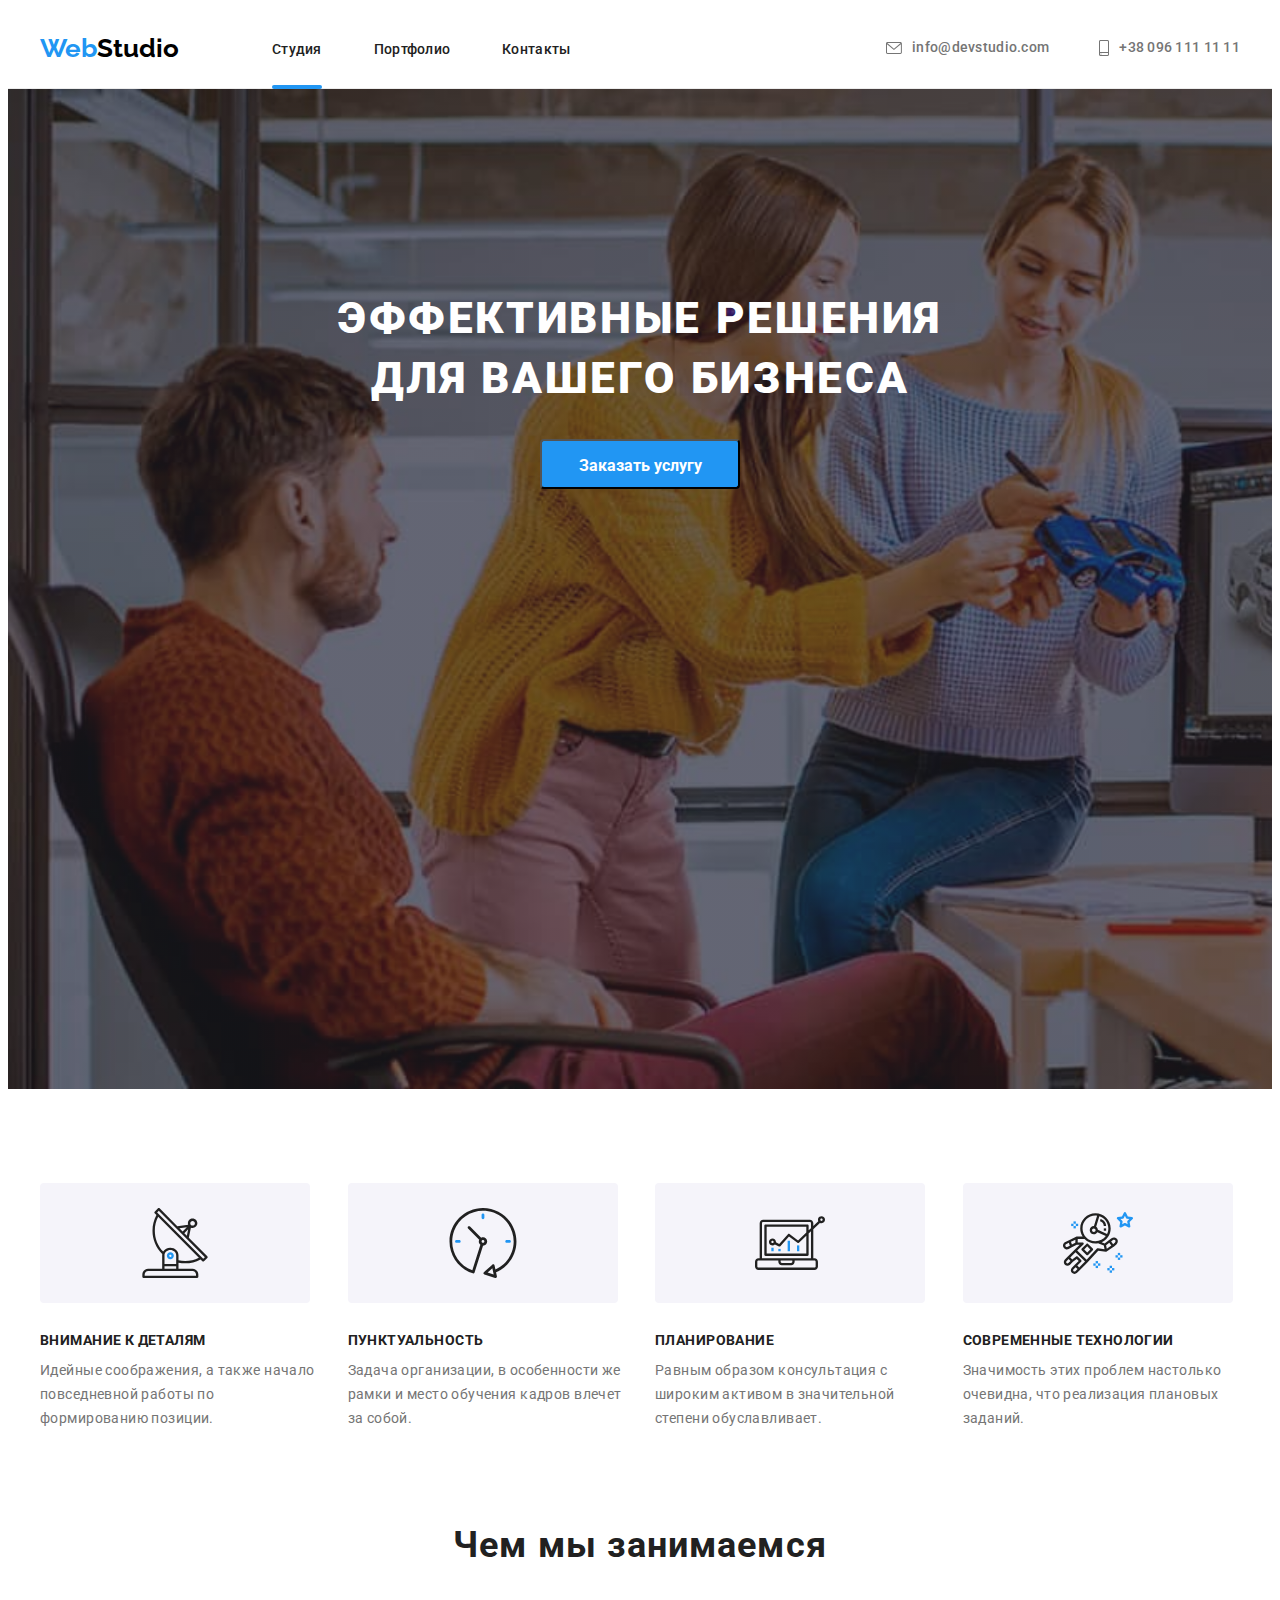
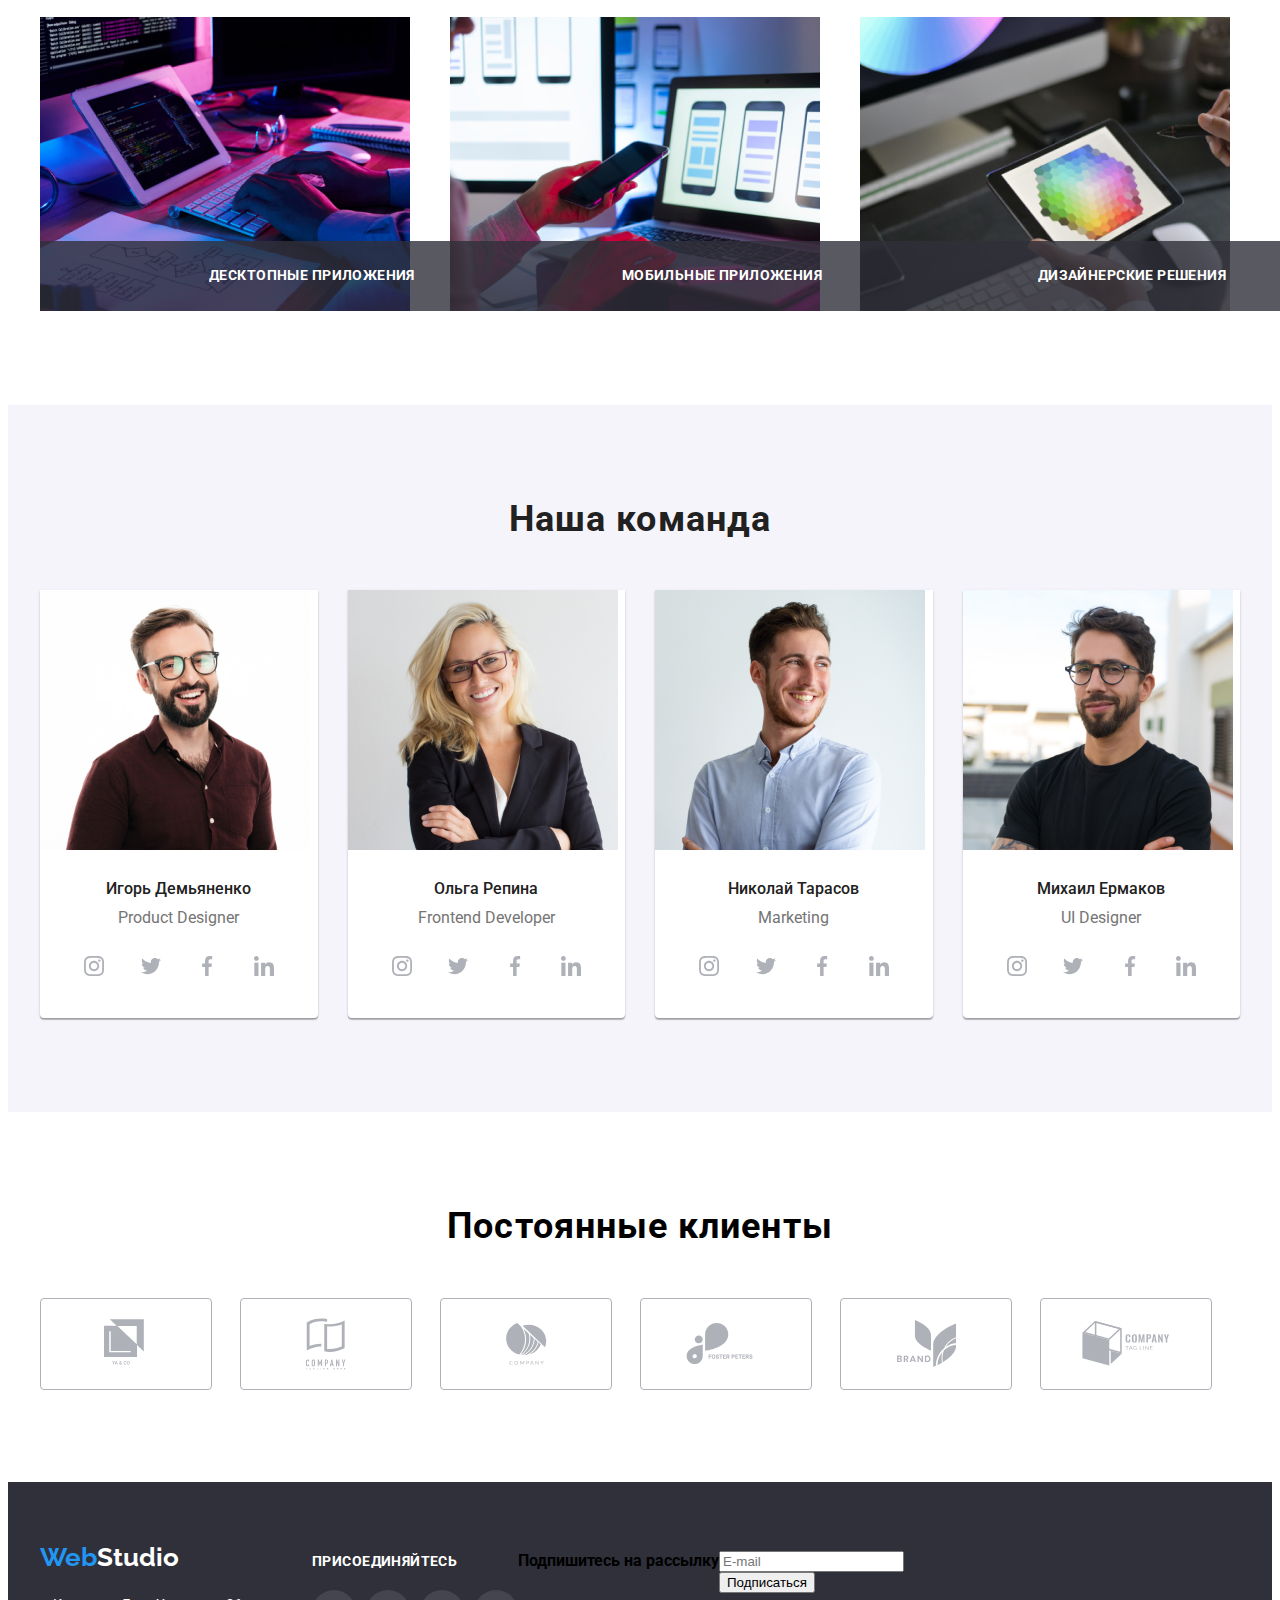
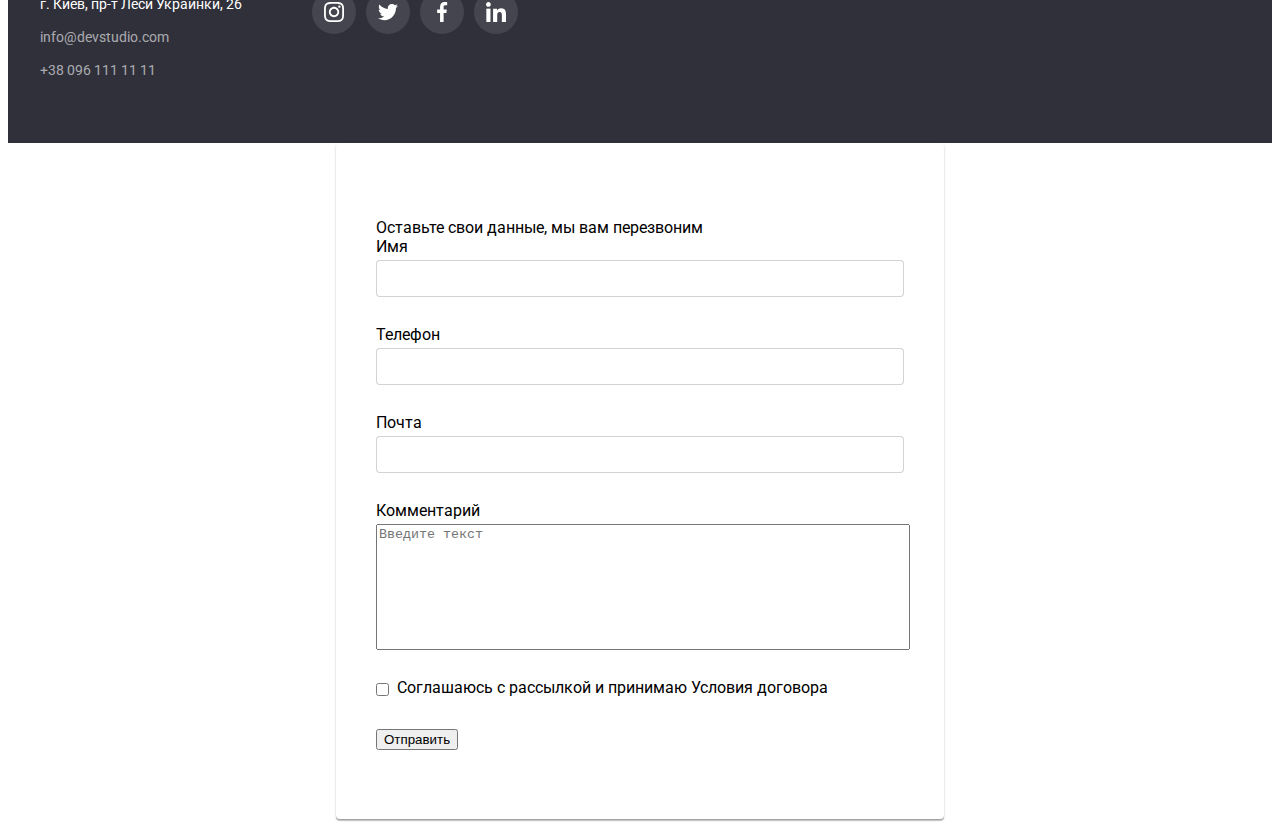
==== index.html @ e11ac396 "start" ====
<!DOCTYPE html>
<html lang="ru">

<head>
  <meta charset="UTF-8" />
  <meta http-equiv="X-UA-Compatible" content="IE=edge" />
  <meta name="viewport" content="width=device-width, initial-scale=1.0" />
  <title>Студия</title>
  <link rel="preconnect" href="https://fonts.gstatic.com">
  <link rel="preconnect" href="https://fonts.gstatic.com">
  <link
    href="https://fonts.googleapis.com/css2?family=Raleway:wght@400;700&family=Roboto:wght@400;500;700;900&display=swap"
    rel="stylesheet">

  <link rel="stylesheet" href="https://cdnjs.cloudflare.com/ajax/libs/modern-normalize/1.0.0/modern-normalize.min.css"
    integrity="sha512-ISS7cAi1PEhQ8jnbJpJZMd29NlhNj4AWYyLOSp2CE/CsHxTCu+r+t0D2yoJudVrd0/8fTVPUVDzY5Tvli75u/g=="
    crossorigin="anonymous" />
  <link rel="stylesheet" href="./css/styles.css">
</head>

<body class="page">
  <header class="header">
    <div class="container">
      <nav class="navigation">
        <a class="link logo white-logo logo-margin" href="./index.html"> <span class="logo-color">Web</span>Studio </a>
        <ul class="nav-list list">
          <li class="nav-item">
            <a href="./index.html" class="nav-link link  current">Студия</a>
          </li>

          <li class="nav-item">
            <a href="./portfolio.html" class="nav-link link ">Портфолио</a>
          </li>

          <li class="nav-item">
            <a class="nav-link link" href="">Контакты</a>
          </li>
        </ul>
      </nav>
      <ul class="contact-head list ">

        <li class=" mail-contact">

          <a class=" mail-link-head link " href=" mailto:info@devstudio.com">
            <svg class="icon-mail">
              <use href="./images/vector/sprite.svg#icon-envelope-hover">

              </use>
            </svg>
            info@devstudio.com</a>

        </li>
        <li class=" mail-contact">
          <a class=" tel-link-head link " href="tel:+380961111111">

            <svg class="icon-tel">
              <use href="./images/vector/sprite.svg#icon-smartphone">

              </use>
            </svg>

            +38 096 111 11 11</a>
        </li>
      </ul>
    </div>

  </header>
  <main>
    <!--HERO-->
    <section class="hero">
      <div class="container">
        <h1 class="hero-title">Эффективные решения для вашего бизнеса</h1>

        <button class="modal-btn" type="button" data-modal-open>Заказать услугу</button>


      </div>

    </section>
    <!--ADVANTAGES-->
    <section class="advantages">

      <div class="container">

        <h2 class="visually-hidden">Наши особенности</h2>

        <ul class="list list-advant">




          <li class=" features">

            <div class="icon-list">
              <svg class="icon-advantages antenna">
                <use href="./images/vector/sprite.svg#icon-antenna">


                </use>
              </svg>
            </div>
            <h3 class=" features-title">Внимание к деталям</h3>

            <p class="features-paragraph">Идейные соображения, а также начало повседневной работы по
              формированию позиции.</p>
          </li>



          <li class="features">

            <div class="icon-list">
              <svg class="icon-advantages">
                <use href="./images/vector/sprite.svg#icon-clock">


                </use>
              </svg>
            </div>

            <h3 class="features-title">Пунктуальность</h3>
            <p class="features-paragraph">Задача организации, в особенности же рамки и место обучения кадров
              влечет за собой.</p>
          </li>


          <li class="features">
            <div class="icon-list">
              <svg class="icon-advantages">
                <use href="./images/vector/sprite.svg#icon-diagram">


                </use>
              </svg>
            </div>

            <h3 class="features-title">Планирование</h3>
            <p class="features-paragraph">Равным образом консультация с широким активом в значительной
              степени обуславливает.</p>
          </li>

          <li class="features">

            <div class="icon-list">
              <svg class="icon-advantages">
                <use href="./images/vector/sprite.svg#icon-astronaut">


                </use>
              </svg>
            </div>

            <h3 class="features-title">Современные технологии</h3>
            <p class="features-paragraph">Значимость этих проблем настолько очевидна, что реализация плановых
              заданий.</p>
          </li>
        </ul>

      </div>

    </section>
    <!--ABOUT -->
    <section class="about ">
      <div class="container">
        <h2 class="title title-about ">Чем мы занимаемся</h2>
        <ul class="list list-about">
          <li class="img-about">
            <img src="./images/about/img-about.jpg" alt="Разработчик пишет код сайта" width="370" height="294" />
            <div class="overlay-index">
              <p class="overlay-index-title">
                Десктопные приложения
              </p>


          </li>
          <li class="img-about">
            <img src="./images/about/img-about-test.jpg" alt="Тестировщик проверяет
            работу вебсайта на других устройствах" width="370" height="294" />
            <div class="overlay-index">
              <p class="overlay-index-title">
                Мобильные приложения
              </p>

            </div>

          </li>
          <li class="img-about">
            <img src="./images/about/img-about-des.jpg" alt="Дизайнер подбирает цвета вебсайта" width="370"
              height="294" />
            <div class="overlay-index">
              <p class="overlay-index-title">
                Дизайнерские решения
              </p>




          </li>
        </ul>
      </div>

    </section>
    <!--OUR-TEAM-->
    <section class="our-team">
      <div class="container">
        <h2 class="title title-team">Наша команда</h2>
        <ul class="list foto-list">
          <li class="team-img">
            <img src="./images/team/igor-img.jpg" width="270" height="260"
              alt="Игорь Демьяненко - Дизайнер продуктов" />
            <div class="team-list-content">
              <h3 class="workers-name">Игорь Демьяненко</h3>
              <p lang="en" class="position">Product Designer</p>


              <ul class="icon-social-list list link ">
                <li class="icon-social-item">

                  <a href="" class="icon-social-link">
                    <svg class="icon-social">
                      <use href="./images/vector/sprite.svg#icon-instagram">

                      </use>
                    </svg>
                  </a>

                </li>
                <li>

                  <a href="" class="icon-social-link">
                    <svg class="icon-social">
                      <use href="./images/vector/sprite.svg#icon-twitter">

                      </use>
                    </svg>
                  </a>

                </li>
                <li>

                  <a href="" class="icon-social-link">
                    <svg class="icon-social">
                      <use href="./images/vector/sprite.svg#icon-facebook">

                      </use>
                    </svg>
                  </a>

                </li>
                <li>

                  <a href="" class="icon-social-link">
                    <svg class="icon-social">
                      <use href="./images/vector/sprite.svg#icon-linkedin">

                      </use>
                    </svg>
                  </a>

                </li>
              </ul>


            </div>


          </li>
          <li class="team-img">
            <img src="./images/team/olga-img.jpg" width="270" height="260" alt="Ольга Репина-фронтенд-разработчик" />
            <div class="team-list-content">
              <h3 class="workers-name">Ольга Репина</h3>
              <p lang="en" class="position">Frontend Developer</p>
              <ul class="icon-social-list list link ">
                <li class="icon-social-item">

                  <a href="" class="icon-social-link">
                    <svg class="icon-social">
                      <use href="./images/vector/sprite.svg#icon-instagram">

                      </use>
                    </svg>
                  </a>

                </li>
                <li>

                  <a href="" class="icon-social-link">
                    <svg class="icon-social">
                      <use href="./images/vector/sprite.svg#icon-twitter">

                      </use>
                    </svg>
                  </a>

                </li>
                <li>

                  <a href="" class="icon-social-link">
                    <svg class="icon-social">
                      <use href="./images/vector/sprite.svg#icon-facebook">

                      </use>
                    </svg>
                  </a>

                </li>
                <li>

                  <a href="" class="icon-social-link">
                    <svg class="icon-social">
                      <use href="./images/vector/sprite.svg#icon-linkedin">

                      </use>
                    </svg>
                  </a>

                </li>
              </ul>





            </div>

          </li>
          <li class="team-img">
            <img src="./images/team/nikolas-img.jpg" width="270" height="260"
              alt="Николай Тарасов-Маркетинг-UI дизайнер" />
            <div class="team-list-content">
              <h3 class="workers-name">Николай Тарасов</h3>
              <p lang="en" class="position">Marketing</p>

              <ul class="icon-social-list list link ">
                <li class="icon-social-item">

                  <a href="" class="icon-social-link">
                    <svg class="icon-social">
                      <use href="./images/vector/sprite.svg#icon-instagram">

                      </use>
                    </svg>
                  </a>

                </li>
                <li>

                  <a href="" class="icon-social-link">
                    <svg class="icon-social">
                      <use href="./images/vector/sprite.svg#icon-twitter">

                      </use>
                    </svg>
                  </a>

                </li>
                <li>

                  <a href="" class="icon-social-link">
                    <svg class="icon-social">
                      <use href="./images/vector/sprite.svg#icon-facebook">

                      </use>
                    </svg>
                  </a>

                </li>
                <li>

                  <a href="" class="icon-social-link">
                    <svg class="icon-social">
                      <use href="./images/vector/sprite.svg#icon-linkedin">

                      </use>
                    </svg>
                  </a>

                </li>
              </ul>


            </div>

          </li>
          <li class="team-img">
            <img src="./images/team/misha-img.jpg" width="270" height="260" alt="Михаил Ермаков-UI Designer" />

            <div class="team-list-content">
              <h3 class="workers-name">Михаил Ермаков</h3>
              <p lang="en" class="position">UI Designer</p>
              <ul class="icon-social-list list link ">
                <li class="icon-social-item">

                  <a href="" class="icon-social-link">
                    <svg class="icon-social">
                      <use href="./images/vector/sprite.svg#icon-instagram">

                      </use>
                    </svg>
                  </a>

                </li>
                <li>

                  <a href="" class="icon-social-link">
                    <svg class="icon-social">
                      <use href="./images/vector/sprite.svg#icon-twitter">

                      </use>
                    </svg>
                  </a>

                </li>
                <li>

                  <a href="" class="icon-social-link">
                    <svg class="icon-social">
                      <use href="./images/vector/sprite.svg#icon-facebook">

                      </use>
                    </svg>
                  </a>

                </li>
                <li>

                  <a href="" class="icon-social-link">
                    <svg class="icon-social">
                      <use href="./images/vector/sprite.svg#icon-linkedin">

                      </use>
                    </svg>
                  </a>

                </li>
              </ul>


            </div>

          </li>
        </ul>

      </div>

    </section>

    <!-- REGULAR-CLIENTS -->
    <section class="regular-customers ">

      <div class=" container ">
        <h2 class="text-customers">
          Постоянные клиенты
        </h2>

        <ul class="icon-customers-list list link">
          <li class="customers-item">
            <a class="link-icon-customers" href="">
              <svg class="customers-svg" width="44px" height="49px">
                <use href="./images/vector/sprite.svg#icon-logo-1"></use>
              </svg>
            </a>
          </li>
          <li class="customers-item">
            <a class="link-icon-customers" href="">
              <svg class="customers-svg" width="40px" height="52px">
                <use href=" ./images/vector/sprite.svg#icon-logo-2"></use>
              </svg>
            </a>
          </li>
          <li class="customers-item">
            <a class="link-icon-customers" href="">
              <svg class="customers-svg" width="41px" height="42px">
                <use href="./images/vector/sprite.svg#icon-logo-3"></use>
              </svg>
            </a>
          </li>
          <li class="customers-item">
            <a class="link-icon-customers" href="">
              <svg class="customers-svg" width="80px" height="42px">
                <use href="./images/vector/sprite.svg#icon-logo-4"></use>
              </svg>
            </a>
          </li>
          <li class="customers-item">
            <a class="link-icon-customers" href="">
              <svg class="customers-svg" width="59px" height="47px">
                <use href="./images/vector/sprite.svg#icon-logo-5"></use>
              </svg>
            </a>
          </li>
          <li class="customers-item">
            <a class="link-icon-customers" href="">
              <svg class="customers-svg" width="88px" height="45px">
                <use href="./images/vector/sprite.svg#icon-logo-6"></use>
              </svg>
            </a>
          </li>
        </ul>

      </div>



    </section>


  </main>
  <!--CONTACTS-->
  <footer class="footer-info">
    <div class="container contact-div-container ">
      <div>
        <a class="link logo dark-logo logo-footer " href="./index.html">
          <span class="logo-color">Web</span>Studio </a>


        <address class="contact">
          <ul class="list address-map">
            <li class="list-item-contact">
              <a class="link address" href="https://goo.gl/maps/Kj9o169cFubhBfax5" target="_blank"
                rel="noopener noreferrer">
                г. Киев, пр-т Леси Украинки, 26
              </a>
            </li>
            <li class="contact-footer list-item-contact">
              <a class="link footer-contact" href="mailto:info@devstudio.com">info@devstudio.com</a>
            </li>
            <li class="contact-footer list-item-contact">
              <a class="link footer-contact" href="tel:+380961111111">+38 096 111 11 11</a>
            </li>
          </ul>
        </address>
      </div>
      <div class="join ">
        <h3 class="join-text">Присоединяйтесь</h3>
        <ul class="list link list-join">
          <li class="social-join-link-item">
            <a class="link-social-join" href="">
              <svg class="icon-social">
                <use href="./images/vector/sprite.svg#icon-instagram"></use>
              </svg>
            </a>
          </li>
          <li class="social-join-link-item">
            <a class="link-social-join" href="">
              <svg class="icon-social">
                <use href="./images/vector/sprite.svg#icon-twitter"></use>
              </svg>
            </a>
          </li>
          <li class="social-join-link-item">
            <a class="link-social-join" href="">
              <svg class="icon-social">
                <use href="./images/vector/sprite.svg#icon-facebook"></use>
              </svg>
            </a>
          </li>
          <li class="social-join-link-item">
            <a class="link-social-join" href="">
              <svg class="icon-social">
                <use href="./images/vector/sprite.svg#icon-linkedin"></use>
              </svg>
            </a>
          </li>
        </ul>

      </div>

      <div>
        <b>Подпишитесь на рассылку</b>

      </div>
      <form>
        <div>
          <label for="name" id="e-mail"></label>
          <input type="text" id="e-mail" placeholder="E-mail">
        </div>
        <div>
          <button type="submit">Подписаться</button>
        </div>
      </form>

    </div>

  </footer>

  <div class="backdrop is-hidden" data-modal>
    <div class="modal">

      <button type="button" class="close-modal-btn" data-modal-close>
        <svg class="btn-close">
          <use href="./images/vector/sprite.svg#icon-close">

          </use>
        </svg>

      </button>

      <script src="./js/modal.js"></script>
    </div>


  </div>

  <form class="form">
    <p>Оставьте свои данные, мы вам перезвоним</p>
    <div class="form-field">
      <label for="name" class="form-label">Имя</label>
      <input class="form-label" type="text" name="name" id="name" required minlength="2">

    </div>

    <div class="form-field">
      <label for="tel">Телефон</label>
      <input type="tel" name="tel" id="tel" required>


    </div>

    <div class=" form-field">
      <label for="mail">Почта</label>
      <input type="email" name="mail" id="mail" required>


    </div>

    <div class="form-field">
      <label for="comment">Комментарий</label>

      <textarea name="comment" id="comment" placeholder="Введите текст"></textarea>

    </div>

    <div class="form-field">
      <ul class="check-options">
        <li>
          <input type="checkbox" required name="сonsent" id="сonsent">
          <label for="сonsent">Соглашаюсь с рассылкой и принимаю Условия
            договора</label>
        </li>
      </ul>
    </div>




    <button type="submit">Отправить</button>

  </form>


</body>

</html>
---- css/styles.css ----
/* ===============COMPONENTS=============== */
:root {
  --main-font: "Roboto", sans-serif;
  --secondary-font: "Raleway", sans-serif;
  --accent-color: #2196f3;
  --secondary-color: #212121;
  --white-color: #ffffff;
  --black-color: #000000;
  --gray-color: #757575;
  --color-change: color 250ms cubic-bezier(0.4, 0, 0.2, 1);
  --fill-change: fill 250ms cubic-bezier(0.4, 0, 0.2, 1);
  --background-color-change: background-color 250ms cubic-bezier(0.4, 0, 0.2, 1);
  --border-color-change: border-color 250ms cubic-bezier(0.4, 0, 0.2, 1);
}
.container {
  width: 1200px;
  margin: 0 auto;
  padding-left: 15px;
  padding-right: 15px;
}

.list {
  list-style: none;
}

.link {
  text-decoration: none;
}

h1,
h2,
h3,
h4,
h5,
h6,
p {
  margin: 0;
}

ul,
ol,
li {
  margin: 0;
  padding: 0;
}

img {
  display: block;
  max-width: 100%;
  height: auto;
}
.header {
  border-bottom: 1px solid #ececec;
}

.visually-hidden {
  position: absolute !important;
  clip: rect(1px 1px 1px 1px); /* IE6, IE7 */
  clip: rect(1px, 1px, 1px, 1px);
  padding: 0 !important;
  border: 0 !important;
  height: 1px !important;
  width: 1px !important;
  overflow: hidden;
}
.title {
  font-family: var(--main-font);
  font-weight: 700;
  font-size: 36px;
  line-height: 1.16;
  text-align: center;
  letter-spacing: 0.03em;

  color: var(--secondary-color);
}

.logo-color {
  font-family: var(--secondary-font);
  font-weight: 700;
  font-size: 26px;
  line-height: 1.19;
  color: var(--accent-color);
}
.logo {
  font-family: var(--secondary-font);
  font-weight: 700;
  font-size: 26px;
  line-height: 1.19;
  color: var(--black-color);
}
.logo-margin {
  margin-right: 93px;
}
.white-logo {
  color: var(--black-color);
}
.dark-logo {
  color: var(--white-color);
}

.icon-social {
  width: 20px;
  height: 20px;
}

/* ============END COMPONENTS==============*/

/* ========================STYLES INDEX.HTML========================= */
/* ================BODY============= */
.page {
  font-family: var(--main-font);
  background: var(--white-color);
}
/* ================END BODY============= */

/* =========HEADER========= */
.header .container {
  display: flex;
  align-items: center;
}

.navigation {
  display: flex;
  align-items: center;
}

.nav-list {
  align-items: center;
}

.nav-item:not(:last-child) {
  margin-right: 52px;
}

.contact-head {
  display: flex;
  align-items: center;
  margin-left: auto;
}

.icon-mail {
  margin-right: 10px;
  width: 16px;
  height: 12px;
  fill: #757575;
  transition: var(--fill-change);
}

.mail-link-head:hover .icon-mail,
.mail-link-head:focus .icon-mail {
  fill: var(--accent-color);
}
.mail-link-head:hover,
.mail-link-head:focus {
  color: var(--accent-color);
}

.mail-contact:not(:last-child) {
  margin-right: 50px;
}
.nav-link {
  padding-top: 32px;
  padding-bottom: 32px;
  font-family: var(--main-font);
  font-weight: 500;
  font-size: 14px;
  line-height: 1.14;
  letter-spacing: 0.02em;
  color: var(--secondary-color);
  transition: var(--color-change);
  position: relative;
}

.nav-link.current::after {
  content: "";
  display: block;
  position: absolute;
  left: 0;
  bottom: 0;
  width: 100%;
  height: 4px;
  border-radius: 2px;
  background: #2196f3;
}

.nav-link:hover,
.nav-link:focus {
  color: var(--accent-color);
}

.mail-link-head {
  display: flex;
  justify-content: center;
  align-items: center;
  padding-top: 32px;
  padding-bottom: 32px;
  font-family: var(--main-font);
  font-weight: 500;
  font-size: 14px;
  line-height: 1.14;
  letter-spacing: 0.02em;
  color: var(--gray-color);
  transition: var(--color-change);
}

.tel-link-head {
  display: flex;
  justify-content: center;
  align-items: center;
  padding-top: 32px;
  padding-bottom: 32px;
  font-family: var(--main-font);
  font-weight: 500;
  font-size: 14px;
  line-height: 1.14;
  letter-spacing: 0.02em;
  color: var(--gray-color);
  transition: var(--color-change);
}

.icon-tel {
  width: 10px;
  height: 16px;
  margin-right: 10px;
  fill: #757575;
  transition: var(--fill-change);
}

.tel-link-head:hover .icon-tel,
.tel-link-head:focus .icon-tel {
  fill: var(--accent-color);
}
.tel-link-head:hover,
.tel-link-head:focus {
  color: var(--accent-color);
}

/* =========END HEADER========= */

/* =========HERO========= */
.hero {
  padding-top: 200px;
  padding-bottom: 200px;
  max-width: 1600px;
  margin-right: auto;
  margin-left: auto;
  height: 600px;
  text-align: center;
  background: #2f303a;
  background-color: var(--gray-color);
  background-image: linear-gradient(
      rgba(47, 48, 58, 0.4),
      rgba(47, 48, 58, 0.4)
    ),
    url("../images/hero/Img.jpg");
  background-repeat: no-repeat;
  background-size: cover;
}
.hero-title {
  font-weight: 900;
  font-size: 44px;
  line-height: 1.36;
  text-transform: uppercase;
  color: var(--white-color);
  max-width: 696px;
  margin-left: auto;
  margin-right: auto;
  text-align: center;
  letter-spacing: 0.06em;
  font-family: var(--main-font);
}

.modal-btn {
  display: inline-block;
  min-width: 200px;
  height: 50px;
  border-radius: 4px;
  font-family: var(--main-font);
  font-weight: 700;
  font-size: 16px;
  line-height: 1.87;
  color: var(--white-color);
  background-color: var(--accent-color);
}
.modal-btn {
  cursor: pointer;
}
.modal-btn {
  margin-top: 30px;
  padding-top: 10px;
  padding-right: 32px;
  padding-bottom: 10px;
  padding-left: 32px;
}

/* =========END HERO========= */

/* =========ADVANTAGES======= */
.advantages {
  display: flex;
  padding-top: 94px;
  padding-bottom: 94px;
}
.list-advant {
  margin-left: -30px;
}
.list {
  display: flex;
}

.features-title {
  font-family: var(--main-font);
  font-weight: 700;
  font-size: 14px;
  line-height: 1.14;
  letter-spacing: 0.03em;
  text-transform: uppercase;
  color: var(--secondary-color);
  margin-bottom: 10px;
}
.features-paragraph {
  font-family: var(--main-font);
  font-weight: 400;
  font-size: 14px;
  line-height: 1.71;
  color: var(--gray-color);
  letter-spacing: 0.03em;
}
.features {
  flex-basis: calc(100% / 4 - 30px);
  margin-left: 30px;
}

.icon-advantages {
  width: 70px;
  height: 70px;
}

.icon-list {
  width: 270px;
  height: 120px;
  display: flex;
  align-items: center;
  justify-content: center;
  background-repeat: no-repeat;
  background-color: #f5f4fa;
  border-radius: 4px;
  margin-bottom: 30px;
}
/*======= END ADVANTAGES===== */

/* ========ABOUT======== */

.about {
  padding-bottom: 94px;
}
.list-about {
  margin-left: -30px;
}
.title-about {
  margin-bottom: 50px;
}
.img-about {
  flex-basis: calc(100% / 3 - 30px);
  margin-left: 30px;
}
.img-about {
  position: relative;
}
.overlay-index {
  position: absolute;
  bottom: 0;
  left: 0;
  background: rgba(47, 48, 58, 0.8);
  padding-top: 27px;
  padding-right: 82px;
  padding-bottom: 27px;
  padding-left: 82px;
  width: 100%;
}

.overlay-index-title {
  font-family: var(--main-font);
  font-weight: 700;
  font-size: 14px;
  line-height: 1.14;
  text-align: center;
  letter-spacing: 0.03em;
  text-transform: uppercase;
  color: #ffffff;
}
/* ========END ABOUT======= */

/* =========OUR TEAM========= */

.foto-list {
  margin-left: -30px;
}
.team-list-content {
  text-align: center;
  padding: 30px 32px;
}

.title-team {
  margin-bottom: 50px;
}
.team-img {
  background-color: #ffffff;
  flex-basis: calc(100% / 4 - 30px);
  margin-left: 30px;

  box-shadow: 0px 1px 3px rgba(0, 0, 0, 0.12), 0px 1px 1px rgba(0, 0, 0, 0.14),
    0px 2px 1px rgba(0, 0, 0, 0.2);
  border-radius: 0px 0px 4px 4px;
}
.our-team {
  background: #f5f4fa;
  display: flex;
  padding-top: 94px;
  padding-bottom: 94px;
}
.workers-name {
  margin-bottom: 10px;
  font-family: var(--main-font);
  font-weight: 500;
  font-size: 16px;
  line-height: 1.18;
  color: var(--secondary-color);
}

.icon-social-list {
  display: flex;
  align-items: center;
  justify-content: space-between;
}

.icon-social-link {
  display: flex;
  justify-content: center;
  align-items: center;
  width: 44px;
  height: 44px;
  border-radius: 50%;
  fill: #afb1b8;
  transition: var(--background-color-change);
}

.icon-social {
  transition: var(--fill-change);
}
.icon-social-link:hover,
.icon-social-link:focus {
  background-color: var(--accent-color);
}

.icon-social-link:hover .icon-social,
.icon-social-link:focus .icon-social {
  fill: var(--white-color);
}

.position {
  font-family: var(--main-font);
  font-weight: 400;
  font-size: 16px;
  line-height: 1.18;
  color: var(--gray-color);
  margin-bottom: 16px;
}

/* ========= END OUR TEAM========= */

/* ================REGULAR-CLIENTS=============== */

.regular-customers {
  padding-top: 94px;
  padding-bottom: 94px;
}

.text-customers {
  font-family: var(--main-font);
  font-weight: 700;
  font-size: 36px;
  line-height: 1.16;
  text-align: center;
  letter-spacing: 0.03em;
  margin-bottom: 50px;
}

.link-icon-customers {
  display: flex;
  align-items: center;
  justify-content: center;
  border: 1px solid #afb1b8;
  border-radius: 4px;
  width: 100%;
  height: 100%;
  background-color: var(--white-color);
  transition: var(--border-color-change);
}

.link-icon-customers:hover .customers-svg,
.link-icon-customers:focus .customers-svg {
  fill: var(--accent-color);
}

.link-icon-customers:hover,
.link-icon-customers:focus {
  border-color: var(--accent-color);
}

.icon-customers-list {
  display: flex;
}

.customers-item {
  width: 170px;
  height: 90px;
}
.customers-svg {
  fill: #afb1b8;
  transition: var(--fill-change);
}

.customers-item:not(:last-child) {
  margin-right: 30px;
}

/* ================END-REGULAR-CLIENTS=============== */

/* ==========CONTACTS==========*/

.footer-info {
  background: #2f303a;
  padding-top: 60px;
  padding-bottom: 60px;
}

.contact {
  font-style: normal;
}

.logo-footer {
  display: block;
  margin-bottom: 20px;
}
.address-map,
.list-item-contact,
.footer-contact {
  display: flex;
  flex-direction: column;
}

.list-item-contact:not(:last-child) {
  margin-bottom: 9px;
}
.address {
  font-family: var(--main-font);
  font-weight: 400;
  font-size: 14px;
  line-height: 1.71;
  color: var(--white-color);
}

.footer-contact {
  font-family: var(--main-font);
  font-weight: 400;
  font-size: 14px;
  line-height: 1.71;
  color: #ffffff99;
  display: block;
}

.join-text {
  display: block;
  font-family: var(--main-font);
  font-weight: 700;
  font-size: 14px;
  line-height: 1.14;
  letter-spacing: 0.03em;
  text-transform: uppercase;
  color: var(--white-color);
  margin-bottom: 20px;
}

.link-social-join {
  display: flex;
  align-items: center;
  justify-content: center;

  width: 44px;
  height: 44px;
  border-radius: 50%;
  background-color: rgba(255, 255, 255, 0.1);
  transition: var(--background-color-change);
}

.social-join-link-item .link-social-join {
  fill: var(--white-color);
}
.link-social-join:hover .icon-social,
.link-social-join:focus .icon-social {
  fill: var(--white-color);
}
.link-social-join:hover,
.link-social-join:focus {
  background-color: var(--accent-color);
}

.social-join-link-item:not(:last-child) {
  margin-right: 10px;
}

.contact-div-container {
  display: flex;
  align-items: baseline;
}

.join {
  margin-left: 70px;
}

/* ==========END CONTACTS==========*/
/* ========================END STYLES INDEX.HTML========================= */

/* ===================MODAL-BACKDROP===================== */

.backdrop {
  position: fixed;
  top: 0;
  left: 0;
  width: 100vw;
  height: 100vh;
  background: rgba(0, 0, 0, 0.2);
  transition: 1s cubic-bezier(0.4, 0, 0.2, 1);
  z-index: 1000;
}

.modal {
  position: absolute;
  top: 50%;
  left: 50%;
  transform: translate(-50%, -50%);
  width: 528px;
  height: 580px;
  background: #ffffff;
  box-shadow: 0px 1px 3px rgba(0, 0, 0, 0.12), 0px 1px 1px rgba(0, 0, 0, 0.14),
    0px 2px 1px rgba(0, 0, 0, 0.2);
  border-radius: 4px;
}

.close-modal-btn {
  background-color: var(--white-color);
  border: none;
  position: absolute;
  top: 8px;
  right: 8px;
  width: 30px;
  height: 30px;
  background: #ffffff;
  border: 1px solid rgba(0, 0, 0, 0.1);
  border-radius: 50%;
  cursor: pointer;
}
.btn-close {
  width: 11px;
  height: 11px;
  fill: var(--black-color);
}

.is-hidden {
  opacity: 0;
  visibility: hidden;
  pointer-events: none;
}
/* ===================END-MODAL-BACKDROP===================== */

/* ==============================PORTFOLIO============================== */
/* =====================HEADER PORTFOLIO===================== */
/* =====================active element відповідає за підсвітку силок================*/
.active-element {
  color: var(--accent-color);
}
/* =====================END HEADER PORTFOLIO===================== */

/* =================MAIN SEACTION====================== */

/* ===============BUTTON============ */
.center-button {
  display: flex;
  flex-wrap: nowrap;
  justify-content: center;
  margin-bottom: 50px;
}
.main-port {
  padding-top: 94px;
  padding-bottom: 94px;
}
.element-button {
  color: var(--secondary-color);
  background: #f5f4fa;
}
.element-button:not(:last-child) {
  margin-right: 8px;
}
.filters {
  font-family: var(--main-font);
  font-weight: 500;
  font-size: 16px;
  line-height: 1.62;
  text-align: center;
  letter-spacing: 0.03em;
  border-radius: 4px;
  border: transparent;
  padding-top: 6px;
  padding-right: 22px;
  padding-bottom: 6px;
  padding-left: 22px;

  transition: box-shadow 250ms cubic-bezier(0.4, 0, 0.2, 1),
    background-color 250ms cubic-bezier(0.4, 0, 0.2, 1),
    color 250ms cubic-bezier(0.4, 0, 0.2, 1);
}
.filters:hover,
.filters:focus {
  box-shadow: 0px 3px 1px rgba(0, 0, 0, 0.1), 0px 1px 2px rgba(0, 0, 0, 0.08),
    0px 2px 2px rgba(0, 0, 0, 0.12);
  color: floralwhite;
  background: var(--accent-color);
}
.filters {
  cursor: pointer;
}
/* =============END BUTTON=========== */

/* ===========PORT FOTO============== */

.card-set {
  flex-wrap: wrap;
  margin-left: -30px;
  margin-top: -30px;
}

.card-foto {
  flex-basis: calc(100% / 3 - 30px);
  margin-left: 30px;
  margin-top: 30px;

  justify-content: center;
  border-top-left-radius: 1px;
  border-top-right-radius: 1px;
}

.overlay-portfolio-list {
  position: relative;
  overflow: hidden;
}
.overlay-portfolio {
  position: absolute;
  top: 0;
  left: 0;
  width: 100%;
  height: 100%;
  /* overflow: scroll; */
  background: rgba(33, 150, 243, 0.9);
  padding-top: 63px;
  padding-right: 24px;
  padding-bottom: 63px;
  padding-left: 24px;
  font-family: var(--main-font);
  font-weight: 400;
  font-size: 18px;
  line-height: 1.55;
  letter-spacing: 0.03em;
  color: #ffffff;

  transform: translateY(100%);
  transition: transform 250ms cubic-bezier(0.4, 0, 0.2, 1);
}

.card-foto-link:hover .overlay-portfolio,
.card-foto-link:focus .overlay-portfolio {
  transform: translateY(0%);
}

.card-content {
  padding-top: 20px;
  padding-bottom: 20px;
  padding-left: 24px;
  padding-right: 24px;
  background: #ffffff;
  border: 1px solid #eeeeee;
  border-bottom-right-radius: 1px;
  border-bottom-left-radius: 1px;
  border-top: none;
}
.photo-title {
  margin-bottom: 4px;
  font-family: var(--main-font);
  font-weight: 700;
  font-size: 18px;
  line-height: 2;
  color: var(--secondary-color);
}
.photo-paragraph {
  font-family: var(--main-font);
  font-weight: 400;
  font-size: 16px;
  line-height: 1.87;
  color: var(--gray-color);
}

.card-foto:hover,
.card-foto:focus {
  box-shadow: 0px 1px 1px rgba(0, 0, 0, 0.12), 0px 4px 4px rgba(0, 0, 0, 0.06),
    1px 4px 6px rgba(0, 0, 0, 0.16);
}

/* =================END MAIN SEACTION===================*/

/* ==============MODAL========== */
.form {
  width: 528px;
  height: 581px;
  margin-left: auto;
  margin-right: auto;
  padding-top: 75px;
  padding-right: 40px;
  padding-bottom: 20px;
  padding-left: 40px;
  background: #ffffff;
  box-shadow: 0px 1px 3px rgba(0, 0, 0, 0.12), 0px 1px 1px rgba(0, 0, 0, 0.14),
    0px 2px 1px rgba(0, 0, 0, 0.2);
  border-radius: 4px;
}

.form-field {
  display: flex;
  flex-direction: column;
  /* width: 448px; */
  margin-bottom: 28px;
}
.form-field input {
  border: 1px solid rgba(33, 33, 33, 0.2);

  border-radius: 4px;
  margin: 0;
  padding: 10px 20px;
}

.form-field label {
  margin-bottom: 4px;
}

.check-options {
  padding: 0;
  margin: 0;
  list-style: none;
}

.check-options li {
  display: flex;
  align-items: center;
}

.check-options label {
  margin-left: 8px;
}

.check-options input[type="checkbox"] {
}

textarea {
  width: 100%;
  height: 120px;
  resize: none;
}
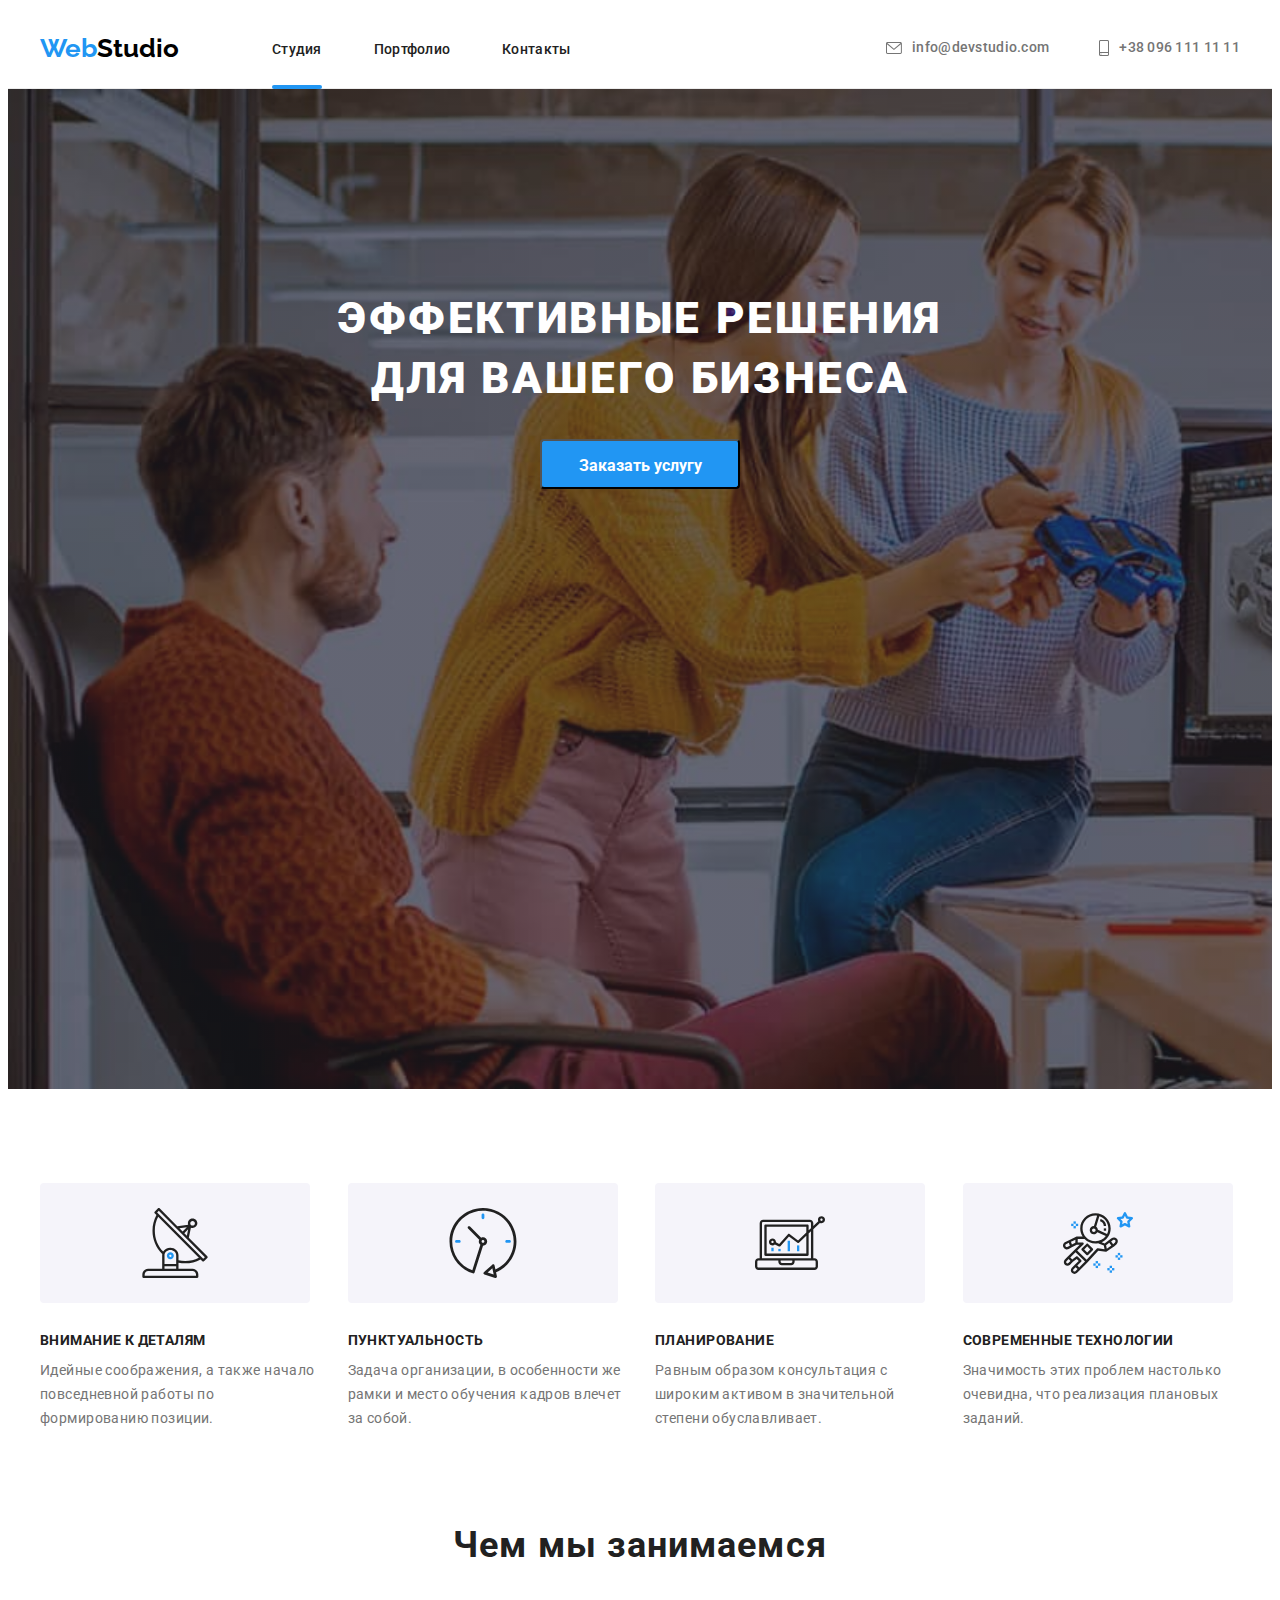
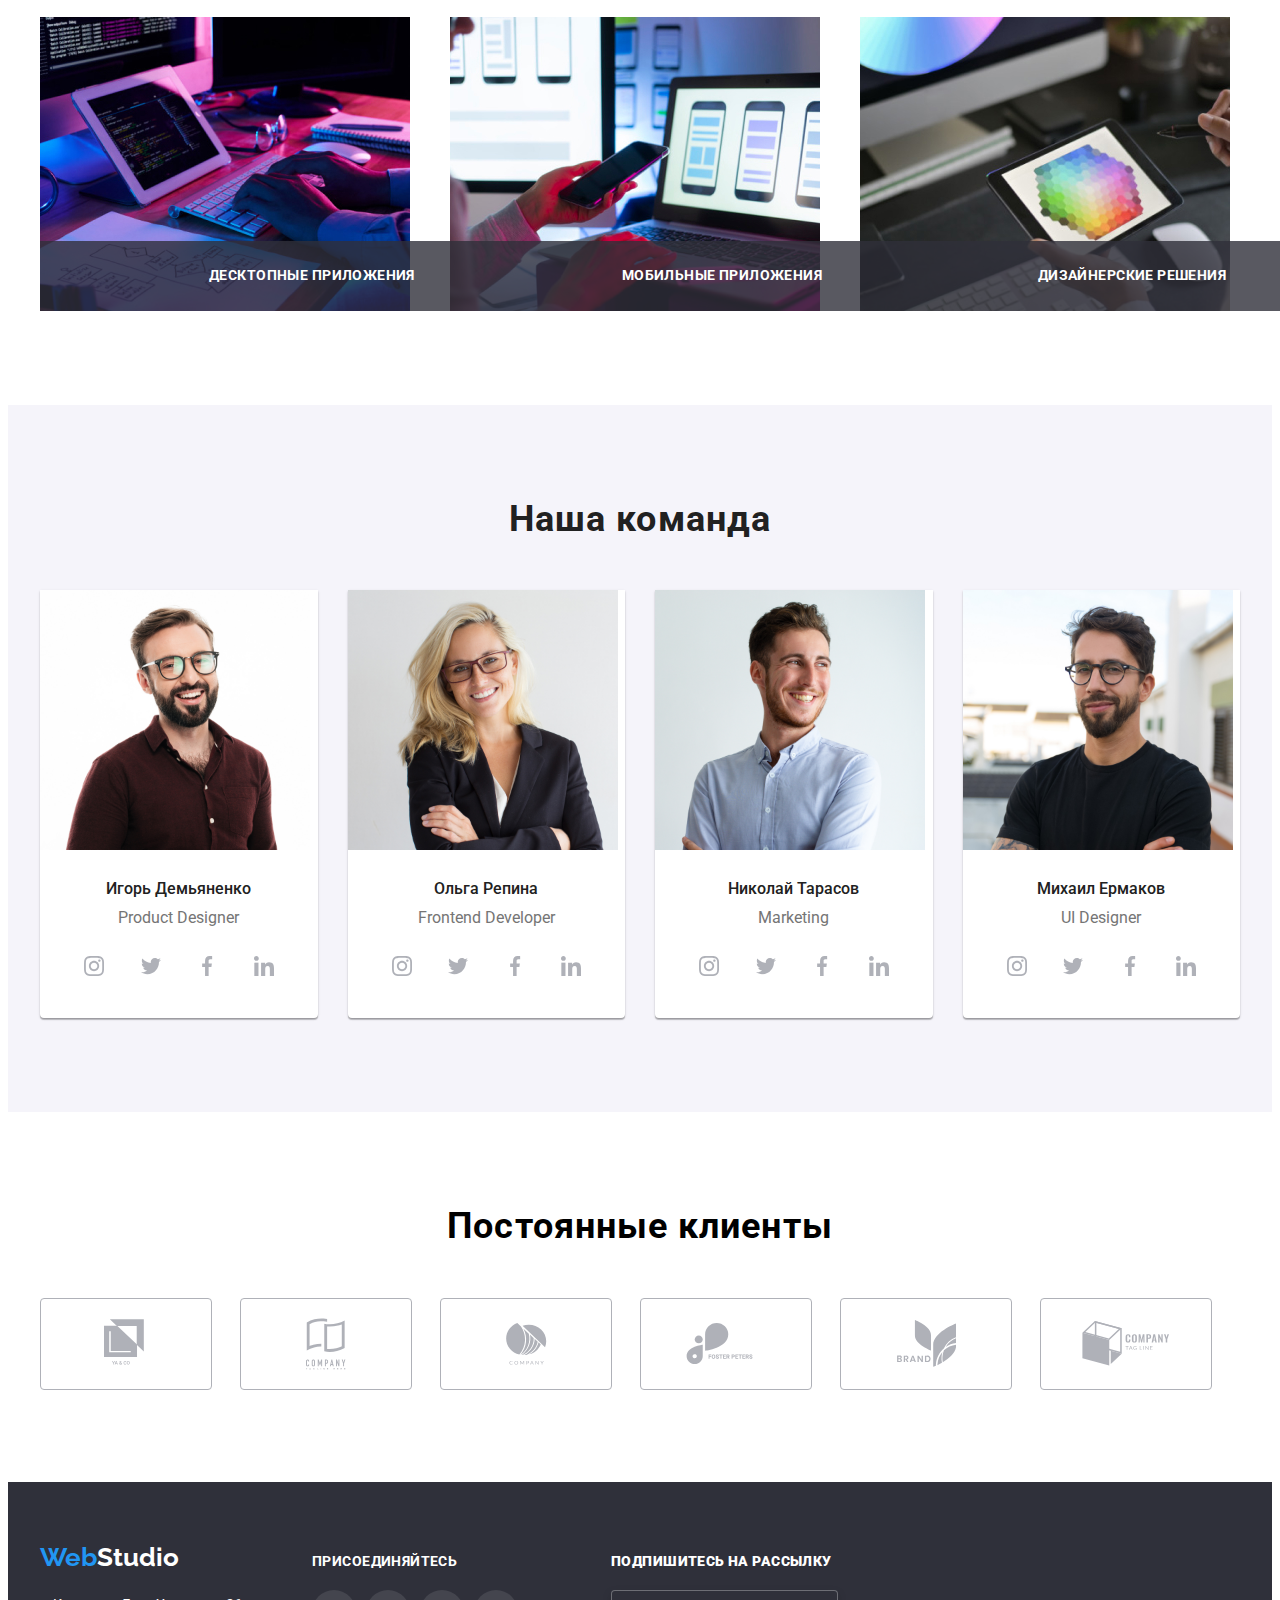
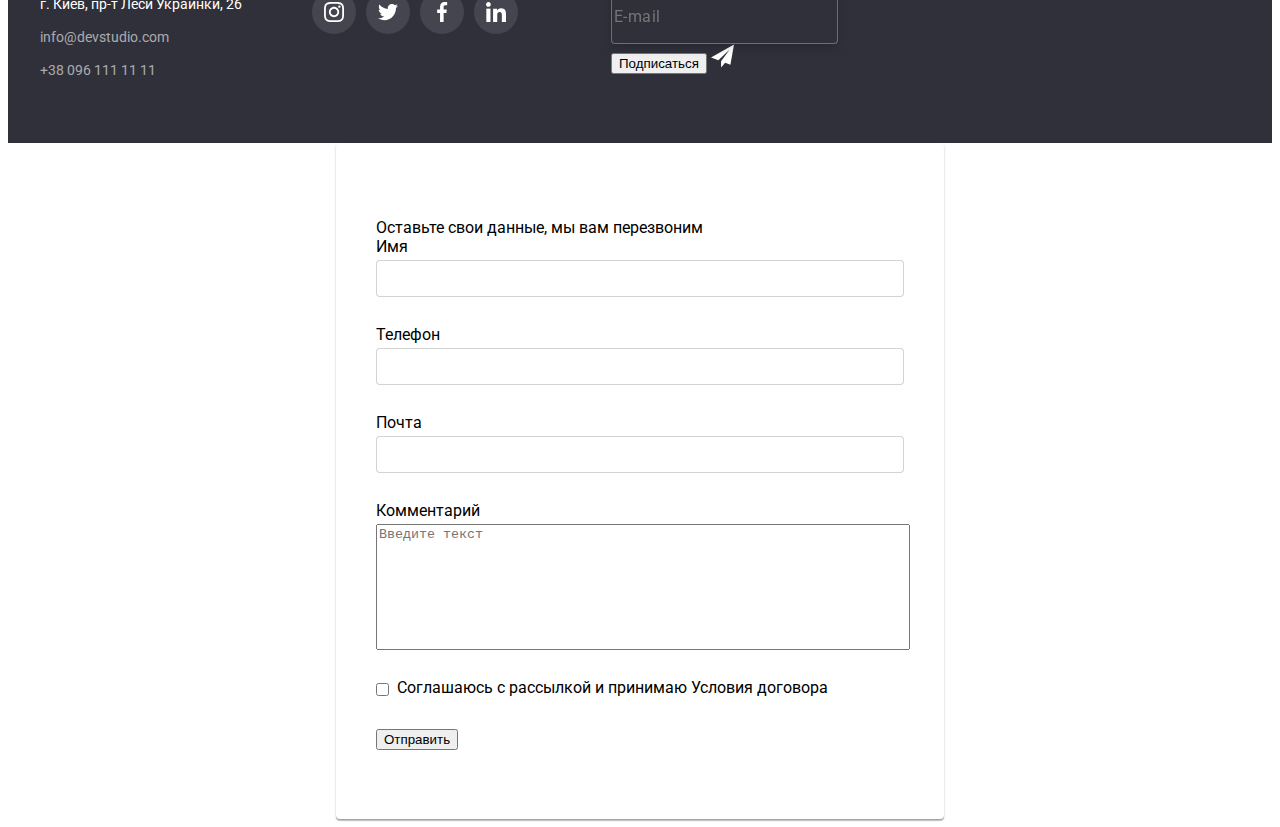
==== commit fd5d7c59: "input" ====
--- a/index.html
+++ b/index.html
@@ -566,17 +566,25 @@
 
       </div>
 
-      <div>
-        <b>Подпишитесь на рассылку</b>
-
-      </div>
-      <form>
+
+      <form class="mailing">
+
+        <div class="text-mailing">
+          <b>Подпишитесь на рассылку</b>
+
+        </div>
+
         <div>
           <label for="name" id="e-mail"></label>
-          <input type="text" id="e-mail" placeholder="E-mail">
+          <input type="text" id="e-mail" placeholder="E-mail" class="mailing-input">
         </div>
-        <div>
-          <button type="submit">Подписаться</button>
+        <div class="button-form">
+          <button class="bt-mail" type="submit">Подписаться</button>
+          <svg class="vector-bt">
+            <use href="./images/vector/sprite.svg#icon-icon-send">
+
+            </use>
+          </svg>
         </div>
       </form>
 
@@ -613,6 +621,7 @@
     <div class="form-field">
       <label for="tel">Телефон</label>
       <input type="tel" name="tel" id="tel" required>
+
 
 
     </div>
--- a/css/styles.css
+++ b/css/styles.css
@@ -619,6 +619,54 @@
   margin-left: 70px;
 }
 
+.text-mailing {
+  font-family: var(--main-font);
+  font-weight: 700;
+  font-size: 14px;
+  line-height: 1.14;
+  letter-spacing: 0.03em;
+  text-transform: uppercase;
+
+  color: #ffffff;
+
+  margin-bottom: 20px;
+}
+.mailing {
+  display: block;
+  margin-left: 93px;
+}
+
+.mailing-input {
+  background: #2f303a;
+  min-width: 100%;
+  height: 50px;
+  border: 1px solid rgba(255, 255, 255, 0.3);
+  filter: drop-shadow(0px 4px 4px rgba(0, 0, 0, 0.15));
+  border-radius: 4px;
+  font-family: var(--main-font);
+
+  font-size: 16px;
+  line-height: 1.25;
+
+  display: flex;
+  align-items: center;
+  letter-spacing: 0.03em;
+
+  color: rgba(255, 255, 255, 0.6);
+}
+
+.button-form {
+  align-items: center;
+}
+
+.bt-mail {
+}
+.vector-bt {
+  height: 24px;
+  width: 23px;
+  fill: var(--white-color);
+}
+
 /* ==========END CONTACTS==========*/
 /* ========================END STYLES INDEX.HTML========================= */
 
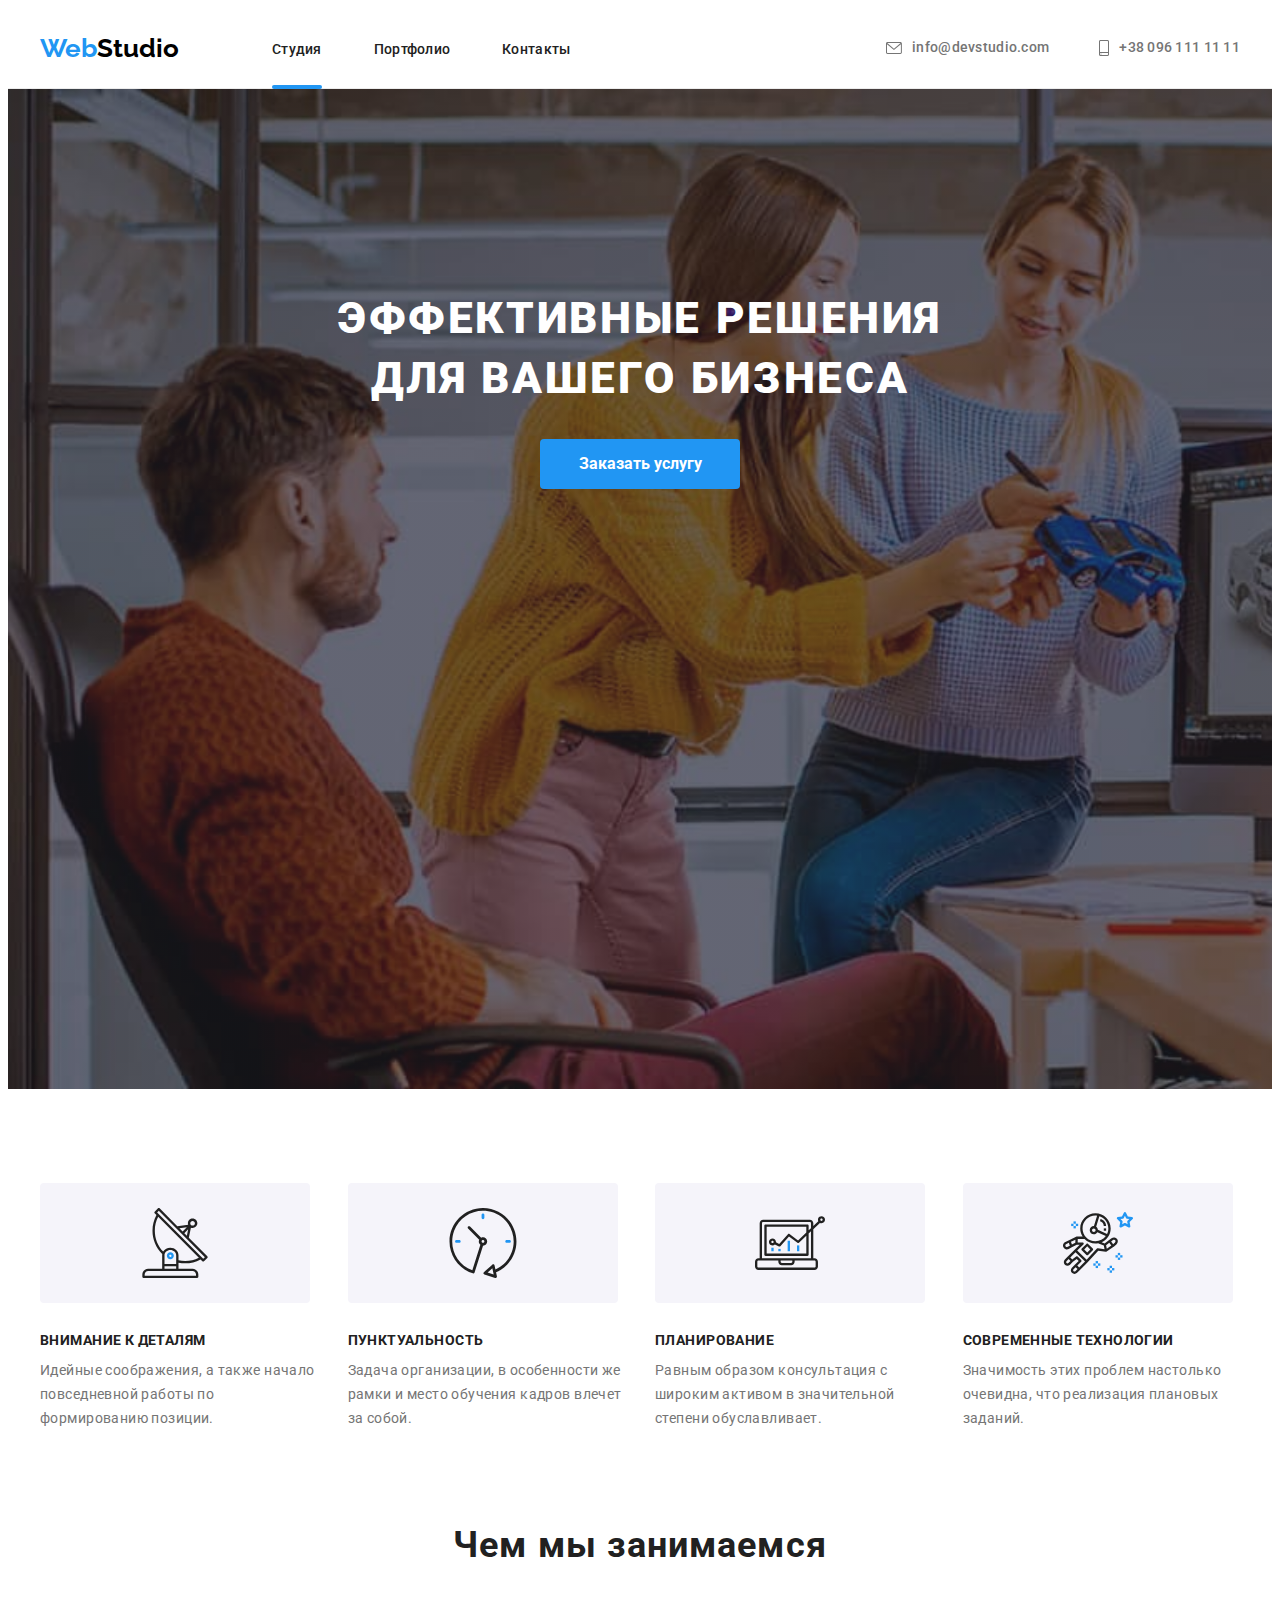
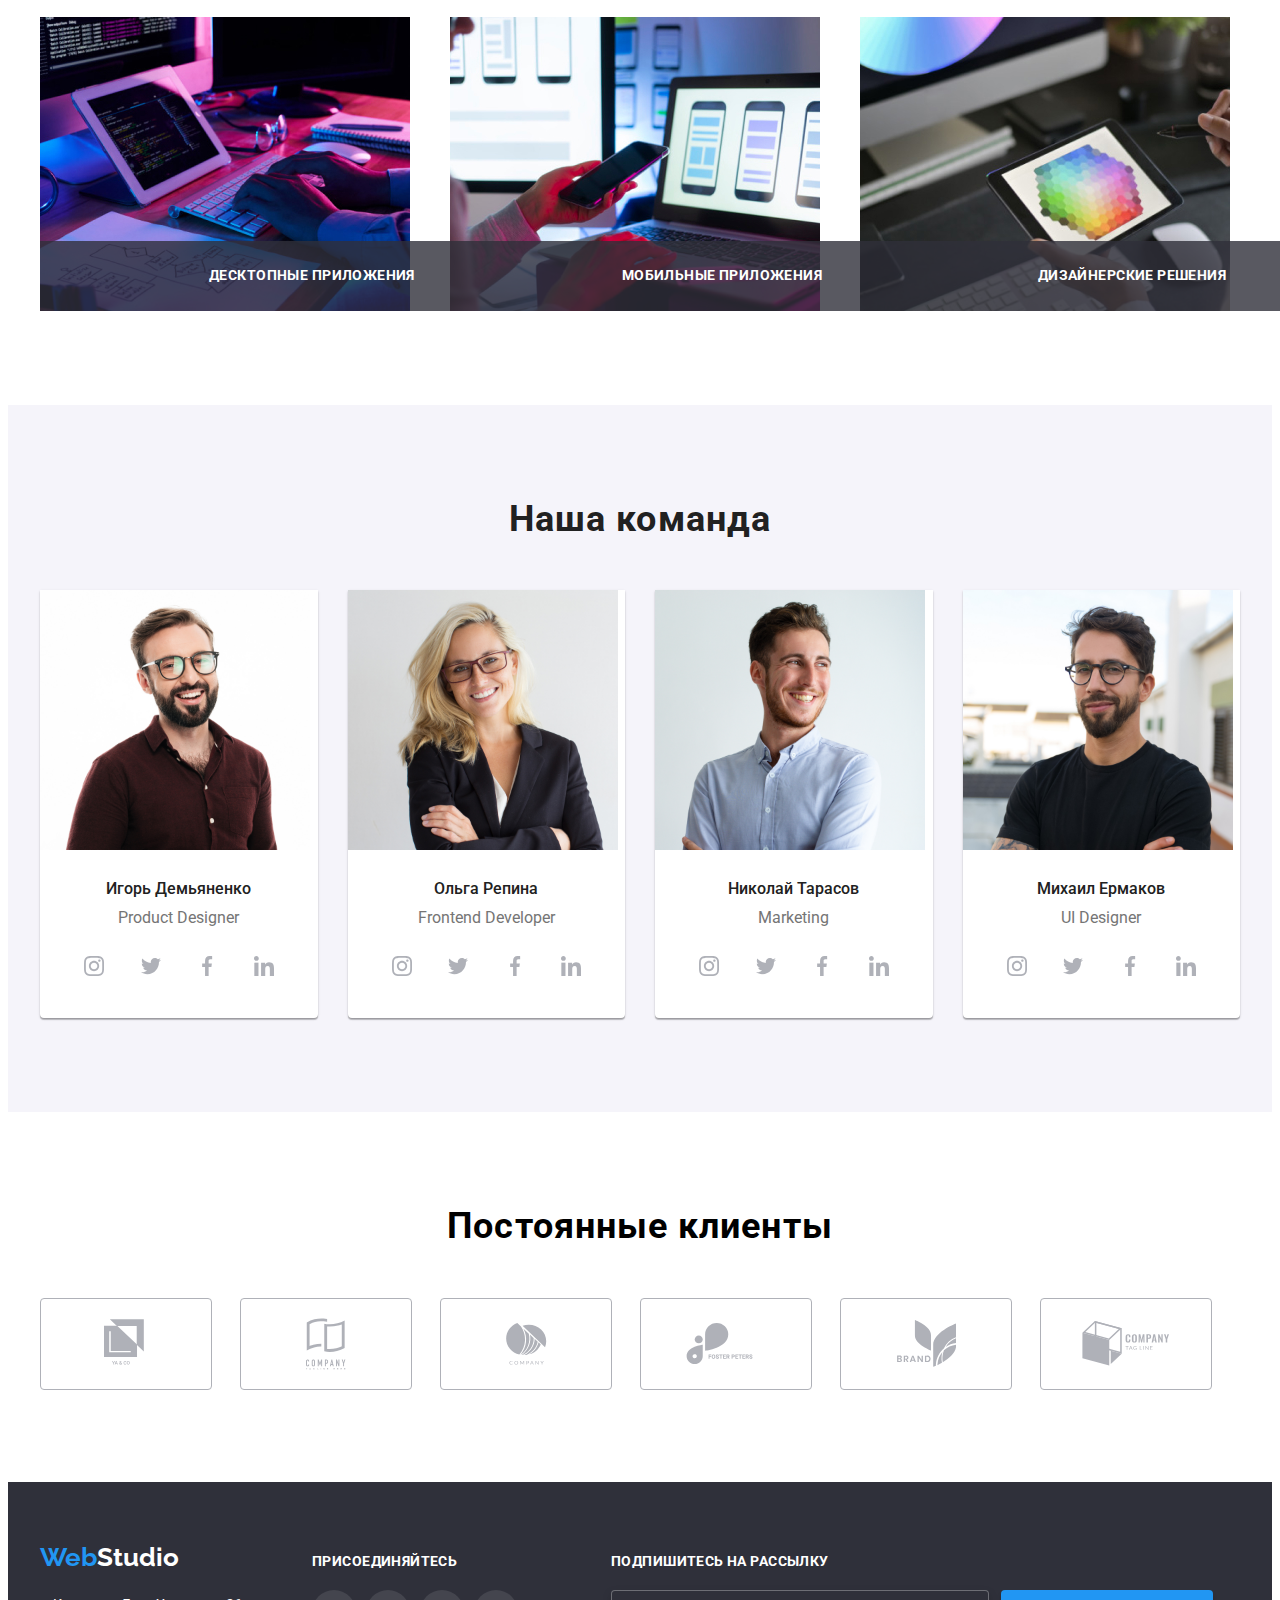
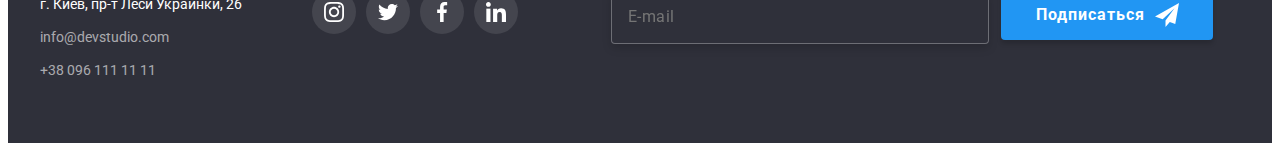
==== commit 9f593e60: "check" ====
--- a/index.html
+++ b/index.html
@@ -72,7 +72,6 @@
         <h1 class="hero-title">Эффективные решения для вашего бизнеса</h1>
 
         <button class="modal-btn" type="button" data-modal-open>Заказать услугу</button>
-
 
       </div>
 
@@ -567,42 +566,101 @@
       </div>
 
 
-      <form class="mailing">
-
-        <div class="text-mailing">
-          <b>Подпишитесь на рассылку</b>
-
-        </div>
-
-        <div>
+
+
+      <div class="div-mailing">
+        <b class="text-mailing">Подпишитесь на рассылку</b>
+        <form class="mailing">
+
+
           <label for="name" id="e-mail"></label>
           <input type="text" id="e-mail" placeholder="E-mail" class="mailing-input">
-        </div>
-        <div class="button-form">
-          <button class="bt-mail" type="submit">Подписаться</button>
-          <svg class="vector-bt">
-            <use href="./images/vector/sprite.svg#icon-icon-send">
+
+
+          <button class="bt-mail" type="submit">
+            <span class="sign-up">Подписаться</span>
+            <svg class="vector-bt">
+              <use href="./images/vector/sprite.svg#icon-icon-send">
+
+              </use>
+            </svg>
+          </button>
+
+
+        </form>
+      </div>
+    </div>
+
+  </footer>
+
+  <div class="backdrop is-hidden" data-modal>
+    <div class="modal">
+
+      <button type="button" class="close-modal-btn" data-modal-close>
+        <svg class="btn-close">
+          <use href="./images/vector/sprite.svg#icon-close">
+
+          </use>
+        </svg>
+
+      </button>
+      <p class="text-title">Оставьте свои данные, мы вам перезвоним</p>
+      <form class="form">
+
+        <label for="name" class="form-label">Имя</label>
+
+        <div class="form-field">
+          <input class="form-name" type="text" name="name" id="name" required minlength="2">
+          <svg class="men-icon-form">
+            <use href="./images/vector/sprite.svg#icon-man">
 
             </use>
           </svg>
         </div>
+
+        <label for="tel" class="form-label">Телефон</label>
+        <div class="form-field">
+          <input class="form-tel" type="tel" name="tel" id="tel" required>
+          <svg class="tel-icon-form">
+            <use href="./images/vector/sprite.svg#icon-Vector-tel">
+
+            </use>
+          </svg>
+
+
+        </div>
+
+        <label for="mail" class="form-label">Почта</label>
+
+        <div class=" form-field">
+          <input class="form-mail" type="email" name="mail" id="mail" required>
+          <svg class="mail-icon-form">
+            <use href="./images/vector/sprite.svg#icon-Vector-mail">
+
+            </use>
+          </svg>
+
+        </div>
+
+        <label for="comment" class="form-label">Комментарий</label>
+        <div class="form-field">
+          <textarea class="textarea-form" name="comment" id="comment" placeholder="Введите текст"></textarea>
+
+        </div>
+
+        <div class="form-field">
+          <ul class="check-options">
+            <li>
+              <input type="checkbox" required name="сonsent" id="сonsent" class="checkbox-input visually-hidden">
+              <label class="checkbox-label" for="сonsent">Соглашаюсь с рассылкой и принимаю &nbsp; <a href="">Условия
+                  договора</a> </label>
+            </li>
+          </ul>
+        </div>
+
+        <button type="submit">Отправить</button>
+
       </form>
-
-    </div>
-
-  </footer>
-
-  <div class="backdrop is-hidden" data-modal>
-    <div class="modal">
-
-      <button type="button" class="close-modal-btn" data-modal-close>
-        <svg class="btn-close">
-          <use href="./images/vector/sprite.svg#icon-close">
-
-          </use>
-        </svg>
-
-      </button>
 
       <script src="./js/modal.js"></script>
     </div>
@@ -610,52 +668,7 @@
 
   </div>
 
-  <form class="form">
-    <p>Оставьте свои данные, мы вам перезвоним</p>
-    <div class="form-field">
-      <label for="name" class="form-label">Имя</label>
-      <input class="form-label" type="text" name="name" id="name" required minlength="2">
-
-    </div>
-
-    <div class="form-field">
-      <label for="tel">Телефон</label>
-      <input type="tel" name="tel" id="tel" required>
-
-
-
-    </div>
-
-    <div class=" form-field">
-      <label for="mail">Почта</label>
-      <input type="email" name="mail" id="mail" required>
-
-
-    </div>
-
-    <div class="form-field">
-      <label for="comment">Комментарий</label>
-
-      <textarea name="comment" id="comment" placeholder="Введите текст"></textarea>
-
-    </div>
-
-    <div class="form-field">
-      <ul class="check-options">
-        <li>
-          <input type="checkbox" required name="сonsent" id="сonsent">
-          <label for="сonsent">Соглашаюсь с рассылкой и принимаю Условия
-            договора</label>
-        </li>
-      </ul>
-    </div>
-
-
-
-
-    <button type="submit">Отправить</button>
-
-  </form>
+
 
 
 </body>
--- a/css/styles.css
+++ b/css/styles.css
@@ -274,6 +274,7 @@
   display: inline-block;
   min-width: 200px;
   height: 50px;
+  border: none;
   border-radius: 4px;
   font-family: var(--main-font);
   font-weight: 700;
@@ -617,54 +618,6 @@
 
 .join {
   margin-left: 70px;
-}
-
-.text-mailing {
-  font-family: var(--main-font);
-  font-weight: 700;
-  font-size: 14px;
-  line-height: 1.14;
-  letter-spacing: 0.03em;
-  text-transform: uppercase;
-
-  color: #ffffff;
-
-  margin-bottom: 20px;
-}
-.mailing {
-  display: block;
-  margin-left: 93px;
-}
-
-.mailing-input {
-  background: #2f303a;
-  min-width: 100%;
-  height: 50px;
-  border: 1px solid rgba(255, 255, 255, 0.3);
-  filter: drop-shadow(0px 4px 4px rgba(0, 0, 0, 0.15));
-  border-radius: 4px;
-  font-family: var(--main-font);
-
-  font-size: 16px;
-  line-height: 1.25;
-
-  display: flex;
-  align-items: center;
-  letter-spacing: 0.03em;
-
-  color: rgba(255, 255, 255, 0.6);
-}
-
-.button-form {
-  align-items: center;
-}
-
-.bt-mail {
-}
-.vector-bt {
-  height: 24px;
-  width: 23px;
-  fill: var(--white-color);
 }
 
 /* ==========END CONTACTS==========*/
@@ -720,6 +673,79 @@
   visibility: hidden;
   pointer-events: none;
 }
+
+.mailing {
+  display: flex;
+  margin-left: 93px;
+}
+
+.text-mailing {
+  display: block;
+  margin-left: 93px;
+
+  margin-bottom: 20px;
+  font-family: var(--main-font);
+  font-weight: 700;
+  font-size: 14px;
+  line-height: 1.14;
+  letter-spacing: 0.03em;
+  text-transform: uppercase;
+
+  color: var(--white-color);
+}
+
+.mailing-input {
+  margin-right: 12px;
+  background: #2f303a;
+  min-width: 358px;
+  height: 50px;
+  border: 1px solid rgba(255, 255, 255, 0.3);
+  filter: drop-shadow(0px 4px 4px rgba(0, 0, 0, 0.15));
+  border-radius: 4px;
+  font-family: var(--main-font);
+  padding-left: 16px;
+  font-size: 16px;
+  line-height: 1.25;
+
+  align-items: center;
+  letter-spacing: 0.03em;
+  color: var(--white-color);
+}
+
+.bt-mail {
+  display: flex;
+  align-items: center;
+  min-width: 200px;
+  height: 50px;
+  box-shadow: 0px 4px 4px rgba(0, 0, 0, 0.15);
+  border-radius: 4px;
+  border: none;
+  background: var(--accent-color);
+  cursor: pointer;
+}
+
+.sign-up {
+  font-family: var(--main-font);
+  padding-left: 29px;
+  font-weight: 700;
+  font-size: 16px;
+  line-height: 1.87;
+
+  text-align: center;
+  letter-spacing: 0.06em;
+
+  color: #ffffff;
+}
+
+.vector-bt {
+  display: flex;
+  align-items: center;
+  margin-right: 28px;
+  margin-left: 10px;
+  height: 24px;
+  width: 24px;
+  fill: var(--white-color);
+}
 /* ===================END-MODAL-BACKDROP===================== */
 
 /* ==============================PORTFOLIO============================== */
@@ -867,36 +893,124 @@
 
 /* ==============MODAL========== */
 .form {
-  width: 528px;
-  height: 581px;
-  margin-left: auto;
-  margin-right: auto;
-  padding-top: 75px;
+  display: flex;
+  flex-direction: column;
+  margin-top: 12px;
+
   padding-right: 40px;
   padding-bottom: 20px;
   padding-left: 40px;
   background: #ffffff;
-  box-shadow: 0px 1px 3px rgba(0, 0, 0, 0.12), 0px 1px 1px rgba(0, 0, 0, 0.14),
-    0px 2px 1px rgba(0, 0, 0, 0.2);
-  border-radius: 4px;
+}
+
+.text-title {
+  display: block;
+  margin-top: 40px;
+  font-family: var(--main-font);
+  font-weight: 700;
+  font-size: 20px;
+  line-height: 1.15;
+  text-align: center;
+  letter-spacing: 0.03em;
+
+  color: #212121;
 }
 
 .form-field {
   display: flex;
   flex-direction: column;
-  /* width: 448px; */
   margin-bottom: 28px;
+  position: relative;
 }
 .form-field input {
   border: 1px solid rgba(33, 33, 33, 0.2);
 
   border-radius: 4px;
   margin: 0;
-  padding: 10px 20px;
-}
-
-.form-field label {
+  padding: 10px;
+  padding-left: 42px;
+}
+
+.form-label {
   margin-bottom: 4px;
+}
+
+.men-icon-form {
+  position: absolute;
+  /* display: block; */
+  left: 12px;
+  top: 50%;
+  transform: translateY(-50%);
+
+  width: 18px;
+  height: 18px;
+
+  transition: var(--fill-change);
+}
+
+.form-name:focus {
+  outline: none;
+  border-color: var(--accent-color);
+}
+
+.form-name:focus + .men-icon-form {
+  fill: var(--accent-color);
+}
+
+.form-name {
+  transition: var(--border-color-change);
+}
+
+.tel-icon-form {
+  position: absolute;
+  width: 18px;
+  height: 18px;
+  left: 12px;
+  top: 50%;
+  transform: translateY(-50%);
+  transition: var(--fill-change);
+}
+
+.form-tel {
+  transition: var(--border-color-change);
+}
+
+.form-tel:focus {
+  outline: none;
+  border-color: var(--accent-color);
+}
+
+.form-tel:focus + .tel-icon-form {
+  fill: var(--accent-color);
+}
+
+.form-mail {
+  transition: var(--border-color-change);
+}
+
+.mail-icon-form {
+  position: absolute;
+  width: 18px;
+  height: 18px;
+  left: 12px;
+  top: 50%;
+  transform: translateY(-50%);
+  transition: var(--fill-change);
+}
+
+.form-mail:focus {
+  outline: none;
+  border-color: var(--accent-color);
+}
+
+.form-mail:focus + .mail-icon-form {
+  fill: var(--accent-color);
+}
+
+.textarea-form:focus {
+  outline: none;
+  border-color: var(--accent-color);
+  transition: var(--border-color-change);
 }
 
 .check-options {
@@ -911,14 +1025,51 @@
 }
 
 .check-options label {
-  margin-left: 8px;
-}
-
-.check-options input[type="checkbox"] {
+  margin-left: 7px;
 }
 
 textarea {
   width: 100%;
   height: 120px;
+  padding: 12px 16px;
   resize: none;
-}
+  border: 1px solid rgba(33, 33, 33, 0.2);
+  box-sizing: border-box;
+  border-radius: 4px;
+}
+
+.checkbox-label {
+  display: flex;
+  align-items: center;
+  font-family: var(--main-font);
+  font-weight: 400;
+  font-size: 14px;
+  line-height: 1.71;
+
+  letter-spacing: 0.03em;
+
+  color: #757575;
+}
+
+.checkbox-label::before {
+  display: block;
+  content: "";
+  margin-right: 8px;
+  width: 16px;
+  height: 16px;
+  border: 1px solid #000000;
+  background-size: contain;
+  border-radius: 2px;
+  background-image: url("../images/vector/Vector.svg");
+}
+
+.checkbox-input:checked + .checkbox-label::before {
+  border-color: var(--accent-color);
+  background-origin: border-box;
+  background-color: #2196f3;
+  border-radius: 2px;
+}
+
+.checkbox-input:focus + .checkbox-label::before {
+  box-shadow: var(--accent-color);
+}
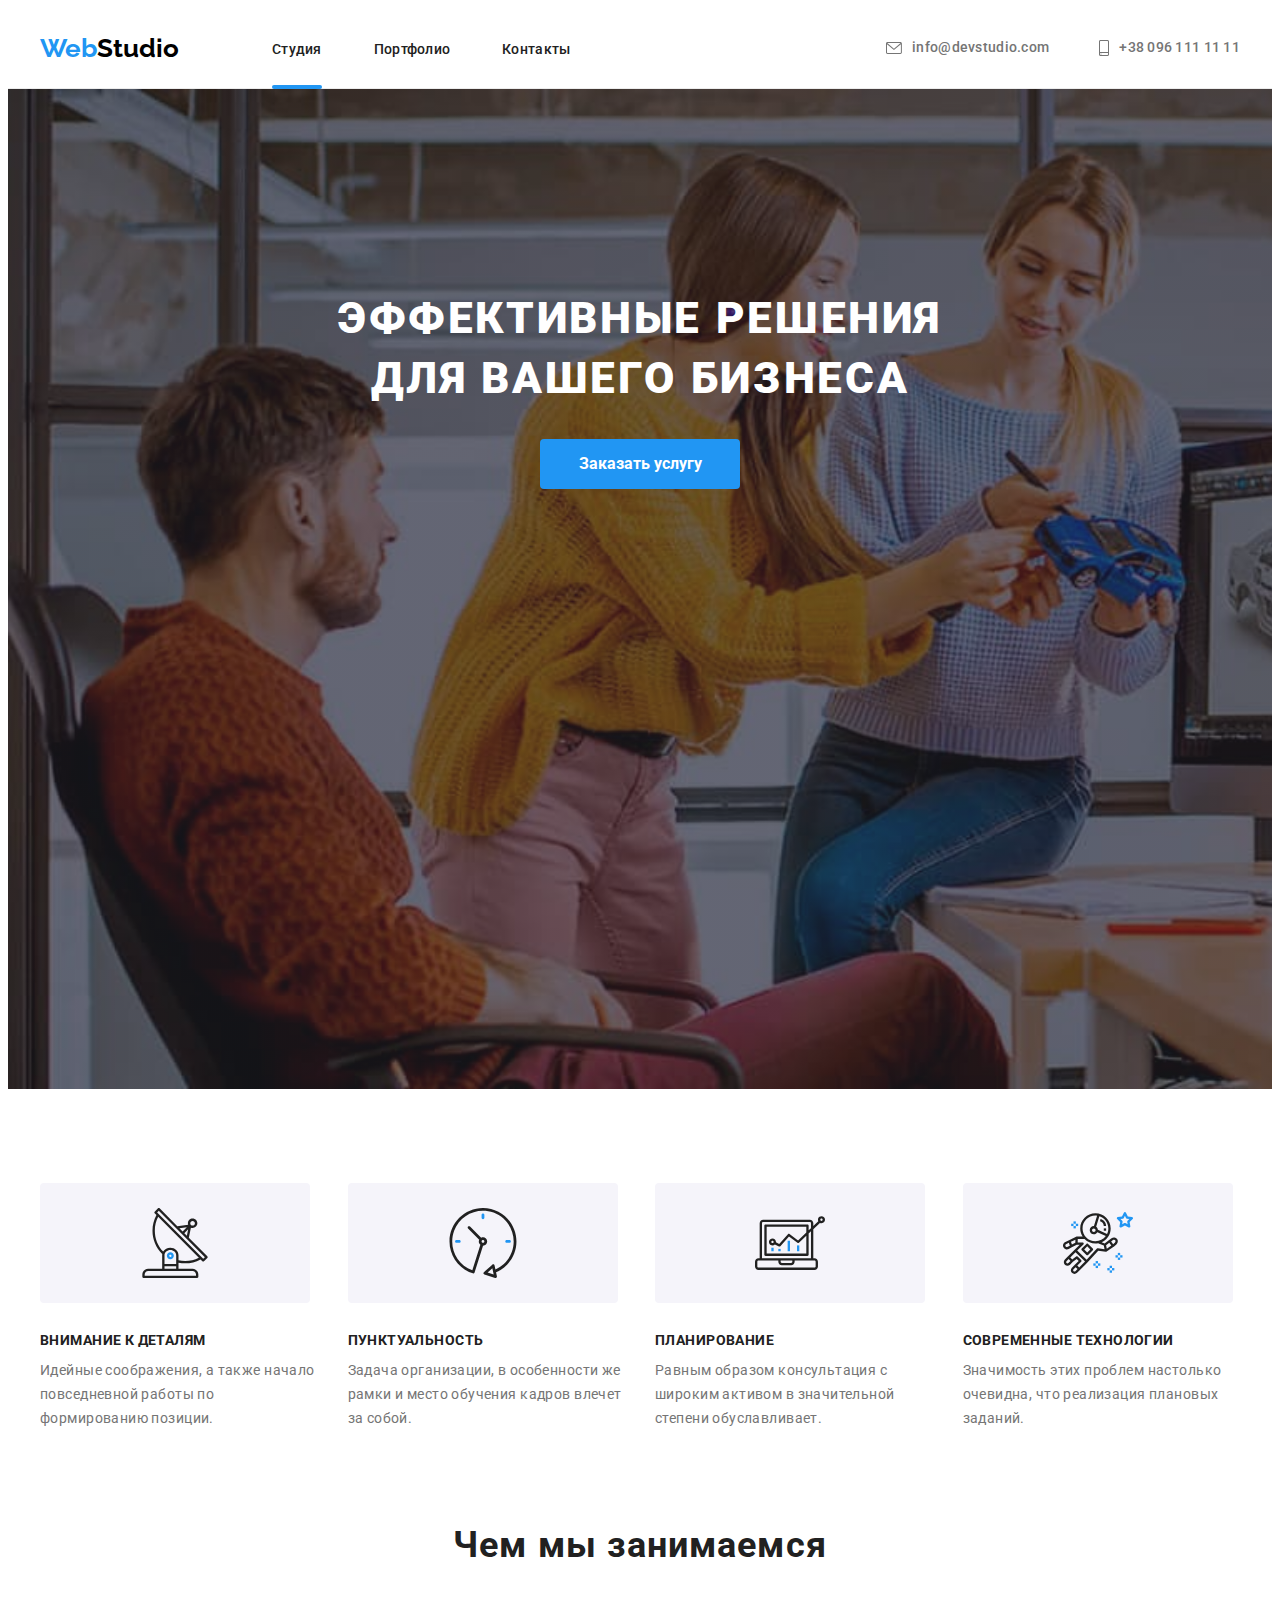
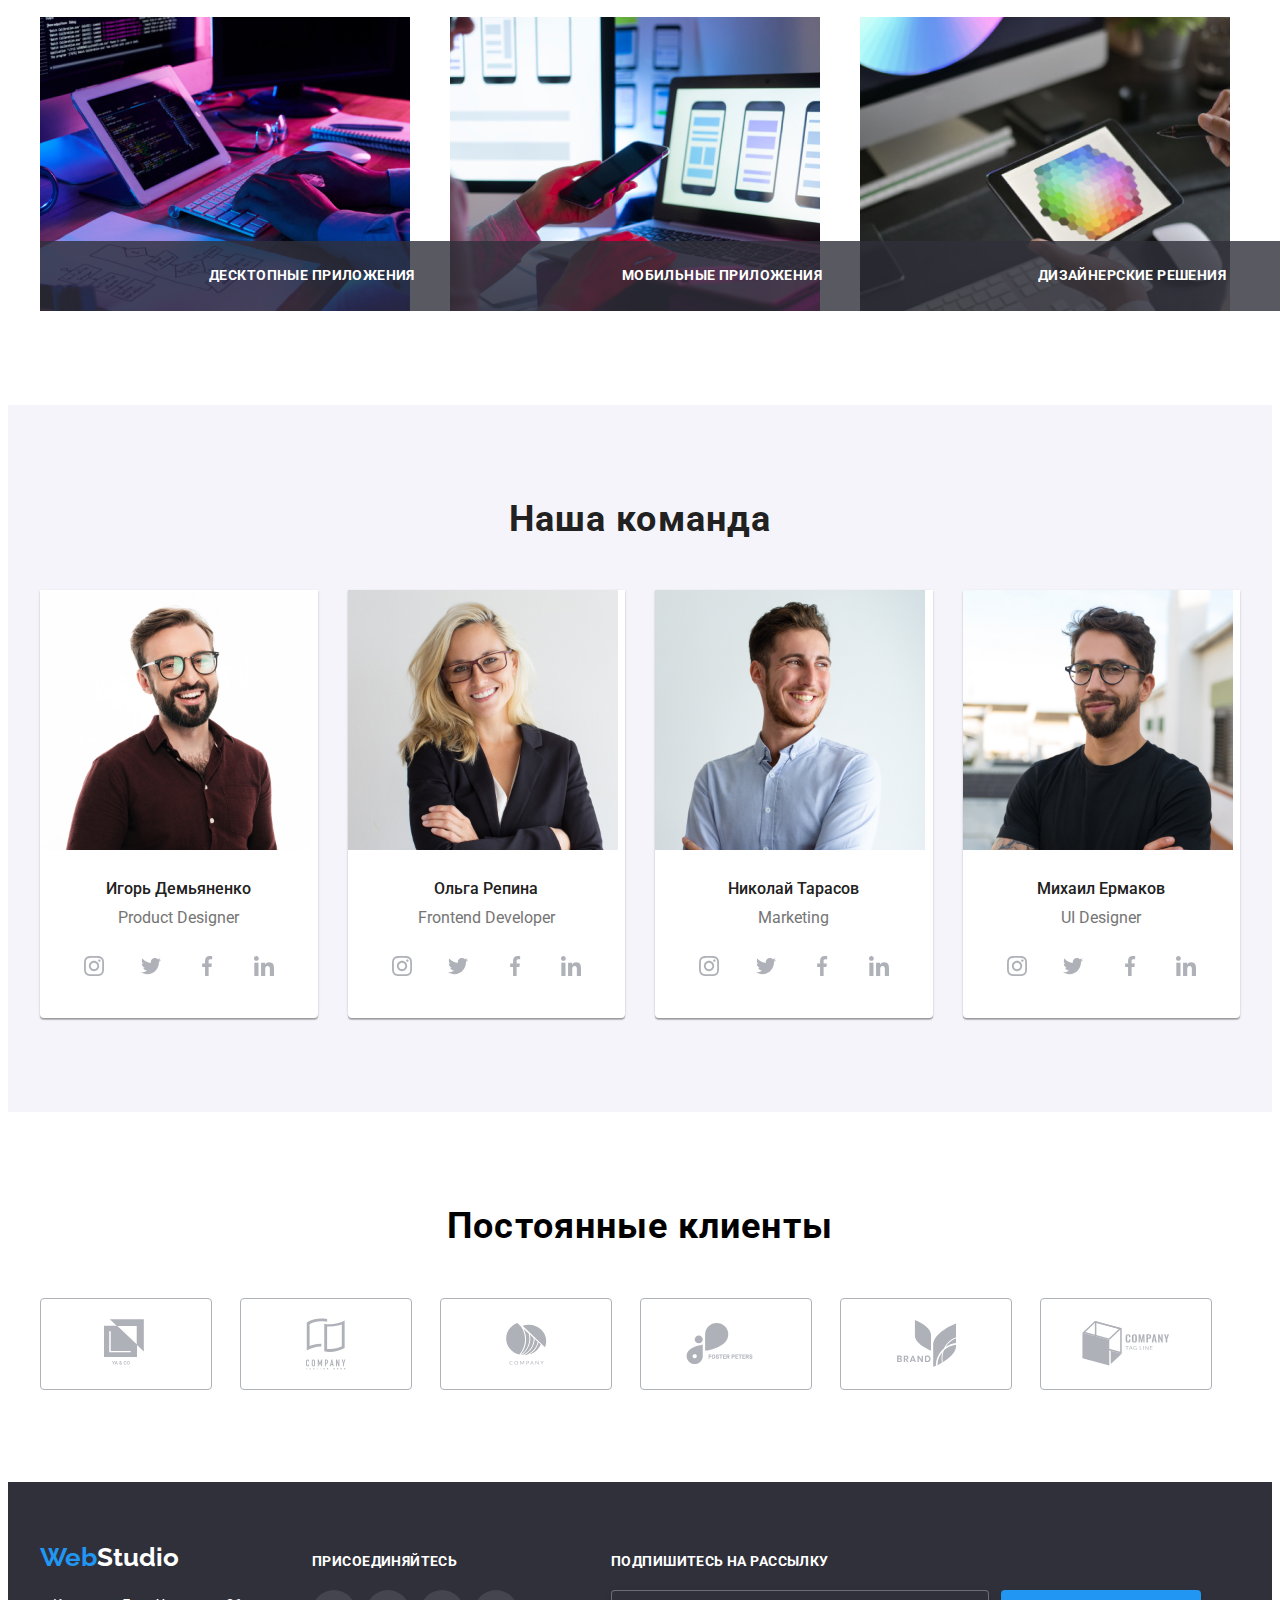
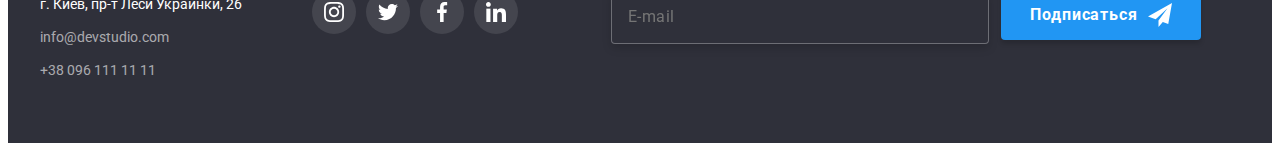
==== commit 5e2d01b8: "Ментор" ====
--- a/index.html
+++ b/index.html
@@ -169,9 +169,11 @@
               <p class="overlay-index-title">
                 Десктопные приложения
               </p>
-
-
-          </li>
+            </div>
+          </li>
+
+
+
           <li class="img-about">
             <img src="./images/about/img-about-test.jpg" alt="Тестировщик проверяет
             работу вебсайта на других устройствах" width="370" height="294" />
@@ -190,7 +192,7 @@
               <p class="overlay-index-title">
                 Дизайнерские решения
               </p>
-
+            </div>
 
 
 
@@ -573,12 +575,12 @@
         <form class="mailing">
 
 
-          <label for="name" id="e-mail"></label>
-          <input type="text" id="e-mail" placeholder="E-mail" class="mailing-input">
-
-
-          <button class="bt-mail" type="submit">
-            <span class="sign-up">Подписаться</span>
+          <label for="footer-mail" class="footer-mail-label">
+            <input type="text" id="footer-mail" name="mail" placeholder="E-mail" class="mailing-input">
+          </label>
+
+          <button class="bt-mail" type="submit">Подписаться
+
             <svg class="vector-bt">
               <use href="./images/vector/sprite.svg#icon-icon-send">
 
@@ -649,16 +651,16 @@
         </div>
 
         <div class="form-field">
-          <ul class="check-options">
-            <li>
-              <input type="checkbox" required name="сonsent" id="сonsent" class="checkbox-input visually-hidden">
-              <label class="checkbox-label" for="сonsent">Соглашаюсь с рассылкой и принимаю &nbsp; <a href="">Условия
-                  договора</a> </label>
-            </li>
-          </ul>
+
+          <input type="checkbox" required name="сonsent" id="сonsent"
+            class="checkbox-input check-options visually-hidden" required>
+          <label class="checkbox-label" for="сonsent">Соглашаюсь с рассылкой и принимаю &nbsp; <a class="link-check"
+              href="">Условия
+              договора</a> </label>
+
         </div>
 
-        <button type="submit">Отправить</button>
+        <button class="submit-form" type="submit">Отправить</button>
 
       </form>
 
--- a/css/styles.css
+++ b/css/styles.css
@@ -694,11 +694,15 @@
   color: var(--white-color);
 }
 
+.footer-mail-label {
+  margin-right: 12px;
+}
+
 .mailing-input {
-  margin-right: 12px;
   background: #2f303a;
   min-width: 358px;
   height: 50px;
+  outline: none;
   border: 1px solid rgba(255, 255, 255, 0.3);
   filter: drop-shadow(0px 4px 4px rgba(0, 0, 0, 0.15));
   border-radius: 4px;
@@ -706,15 +710,21 @@
   padding-left: 16px;
   font-size: 16px;
   line-height: 1.25;
-
+  transition: var(--border-color-change);
   align-items: center;
   letter-spacing: 0.03em;
   color: var(--white-color);
 }
 
+.mailing-input:hover,
+.mailing-input:focus {
+  border-color: var(--accent-color);
+}
+
 .bt-mail {
   display: flex;
   align-items: center;
+  justify-content: center;
   min-width: 200px;
   height: 50px;
   box-shadow: 0px 4px 4px rgba(0, 0, 0, 0.15);
@@ -722,11 +732,8 @@
   border: none;
   background: var(--accent-color);
   cursor: pointer;
-}
-
-.sign-up {
-  font-family: var(--main-font);
-  padding-left: 29px;
+  font-family: var(--main-font);
+
   font-weight: 700;
   font-size: 16px;
   line-height: 1.87;
@@ -740,7 +747,7 @@
 .vector-bt {
   display: flex;
   align-items: center;
-  margin-right: 28px;
+
   margin-left: 10px;
   height: 24px;
   width: 24px;
@@ -903,6 +910,12 @@
   background: #ffffff;
 }
 
+.close-modal-btn:hover .btn-close,
+.close-modal-btn:focus .btn-close {
+  fill: var(--accent-color);
+  transition: var(--fill-change);
+}
+
 .text-title {
   display: block;
   margin-top: 40px;
@@ -919,7 +932,7 @@
 .form-field {
   display: flex;
   flex-direction: column;
-  margin-bottom: 28px;
+  margin-bottom: 10px;
   position: relative;
 }
 .form-field input {
@@ -933,6 +946,14 @@
 
 .form-label {
   margin-bottom: 4px;
+  font-family: var(--main-font);
+
+  font-weight: 400;
+  font-size: 12px;
+  line-height: 1.16;
+  letter-spacing: 0.01em;
+
+  color: #757575;
 }
 
 .men-icon-form {
@@ -941,7 +962,7 @@
   left: 12px;
   top: 50%;
   transform: translateY(-50%);
-
+  cursor: pointer;
   width: 18px;
   height: 18px;
 
@@ -958,6 +979,7 @@
 }
 
 .form-name {
+  cursor: pointer;
   transition: var(--border-color-change);
 }
 
@@ -969,9 +991,11 @@
   top: 50%;
   transform: translateY(-50%);
   transition: var(--fill-change);
+  cursor: pointer;
 }
 
 .form-tel {
+  cursor: pointer;
   transition: var(--border-color-change);
 }
 
@@ -985,6 +1009,7 @@
 }
 
 .form-mail {
+  cursor: pointer;
   transition: var(--border-color-change);
 }
 
@@ -996,6 +1021,7 @@
   top: 50%;
   transform: translateY(-50%);
   transition: var(--fill-change);
+  cursor: pointer;
 }
 
 .form-mail:focus {
@@ -1011,17 +1037,6 @@
   outline: none;
   border-color: var(--accent-color);
   transition: var(--border-color-change);
-}
-
-.check-options {
-  padding: 0;
-  margin: 0;
-  list-style: none;
-}
-
-.check-options li {
-  display: flex;
-  align-items: center;
 }
 
 .check-options label {
@@ -1061,6 +1076,8 @@
   background-size: contain;
   border-radius: 2px;
   background-image: url("../images/vector/Vector.svg");
+  cursor: pointer;
+  transition: var(--background-color-change);
 }
 
 .checkbox-input:checked + .checkbox-label::before {
@@ -1071,5 +1088,34 @@
 }
 
 .checkbox-input:focus + .checkbox-label::before {
-  box-shadow: var(--accent-color);
-}
+  box-shadow: 0 0 0 2px #2196f3;
+}
+
+.link-check {
+  font-family: var(--main-font);
+  font-weight: 400;
+  font-size: 14px;
+  line-height: 1.71;
+  letter-spacing: 0.03em;
+  color: var(--accent-color);
+}
+
+.submit-form {
+  align-self: center;
+  padding-top: 10px;
+  padding-bottom: 10px;
+  padding-left: 56px;
+  padding-right: 56px;
+  margin-top: 30px;
+  border: none;
+  border-radius: 4px;
+  font-family: var(--main-font);
+  font-weight: 700;
+  font-size: 16px;
+  line-height: 1.87;
+  cursor: pointer;
+  letter-spacing: 0.06em;
+  color: var(--white-color);
+  background-color: var(--accent-color);
+  box-shadow: 0px 4px 4px rgb(0 0 0 / 15%);
+}
